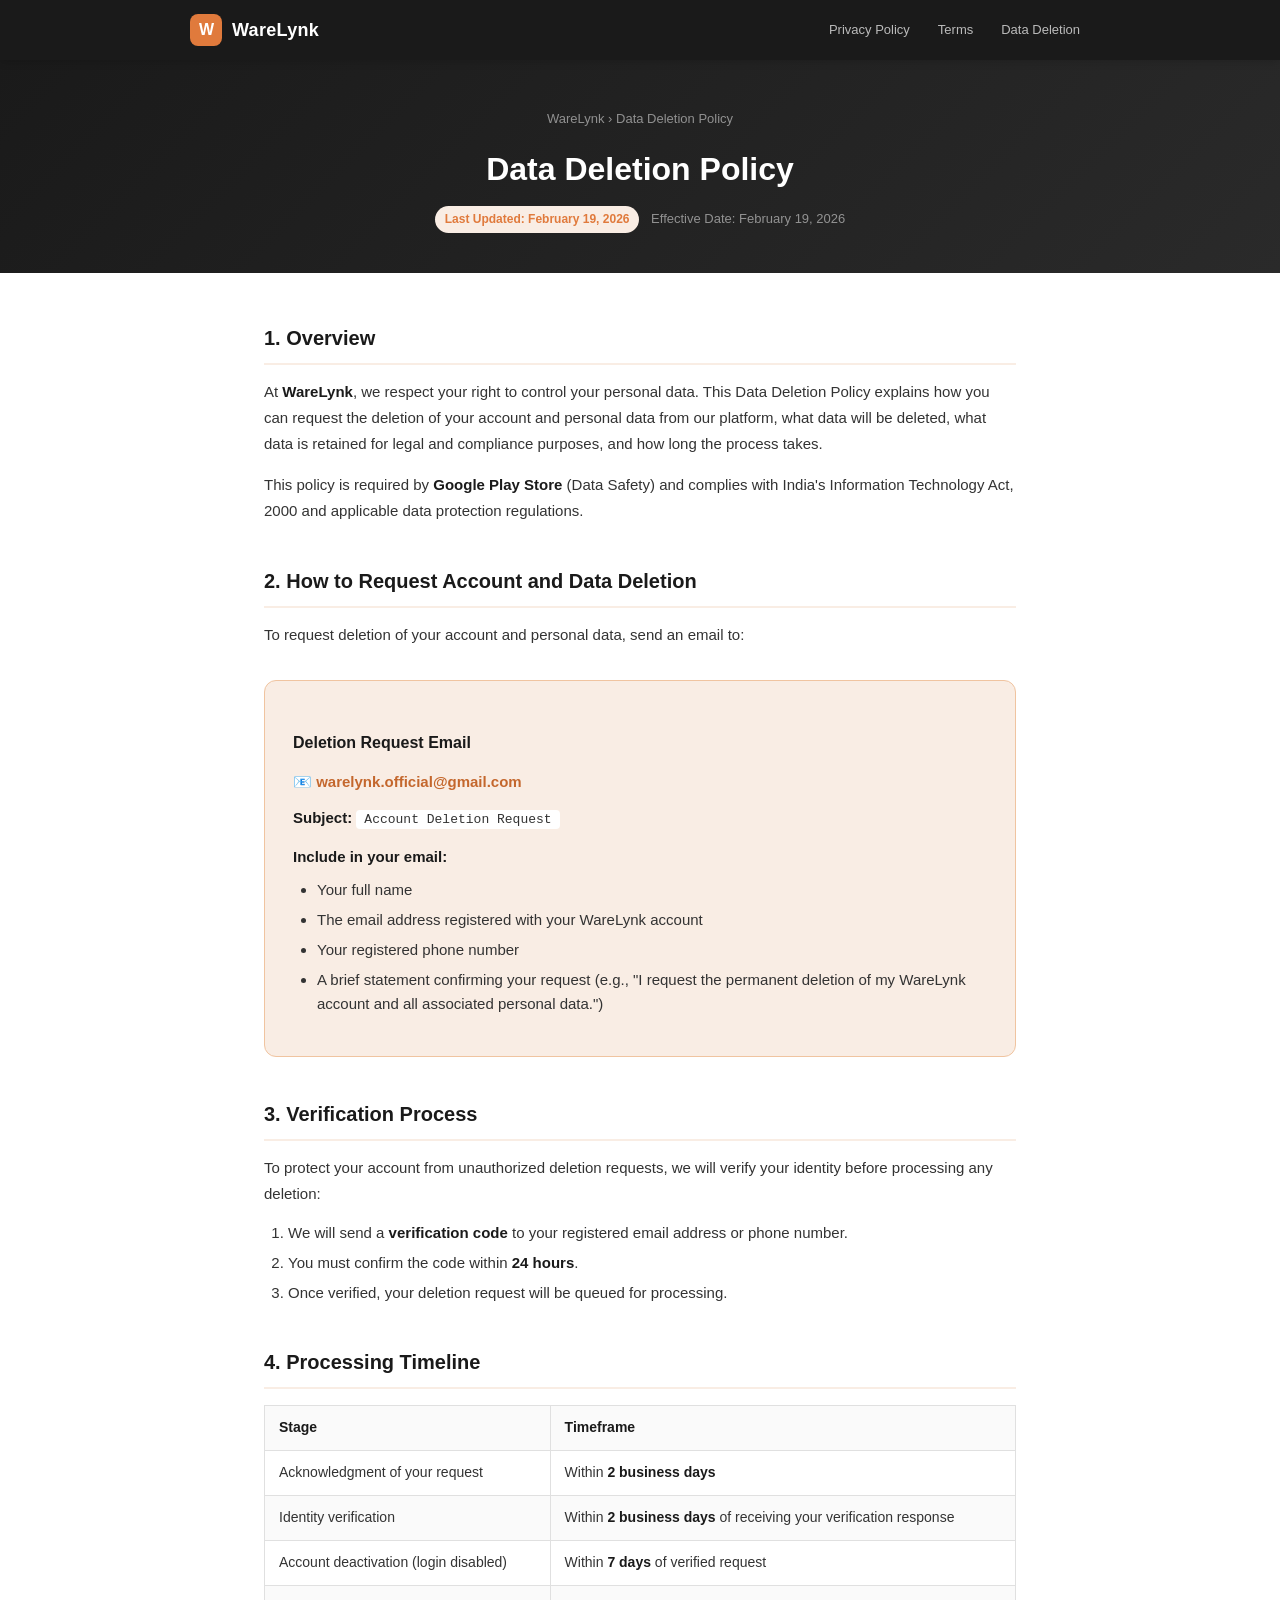
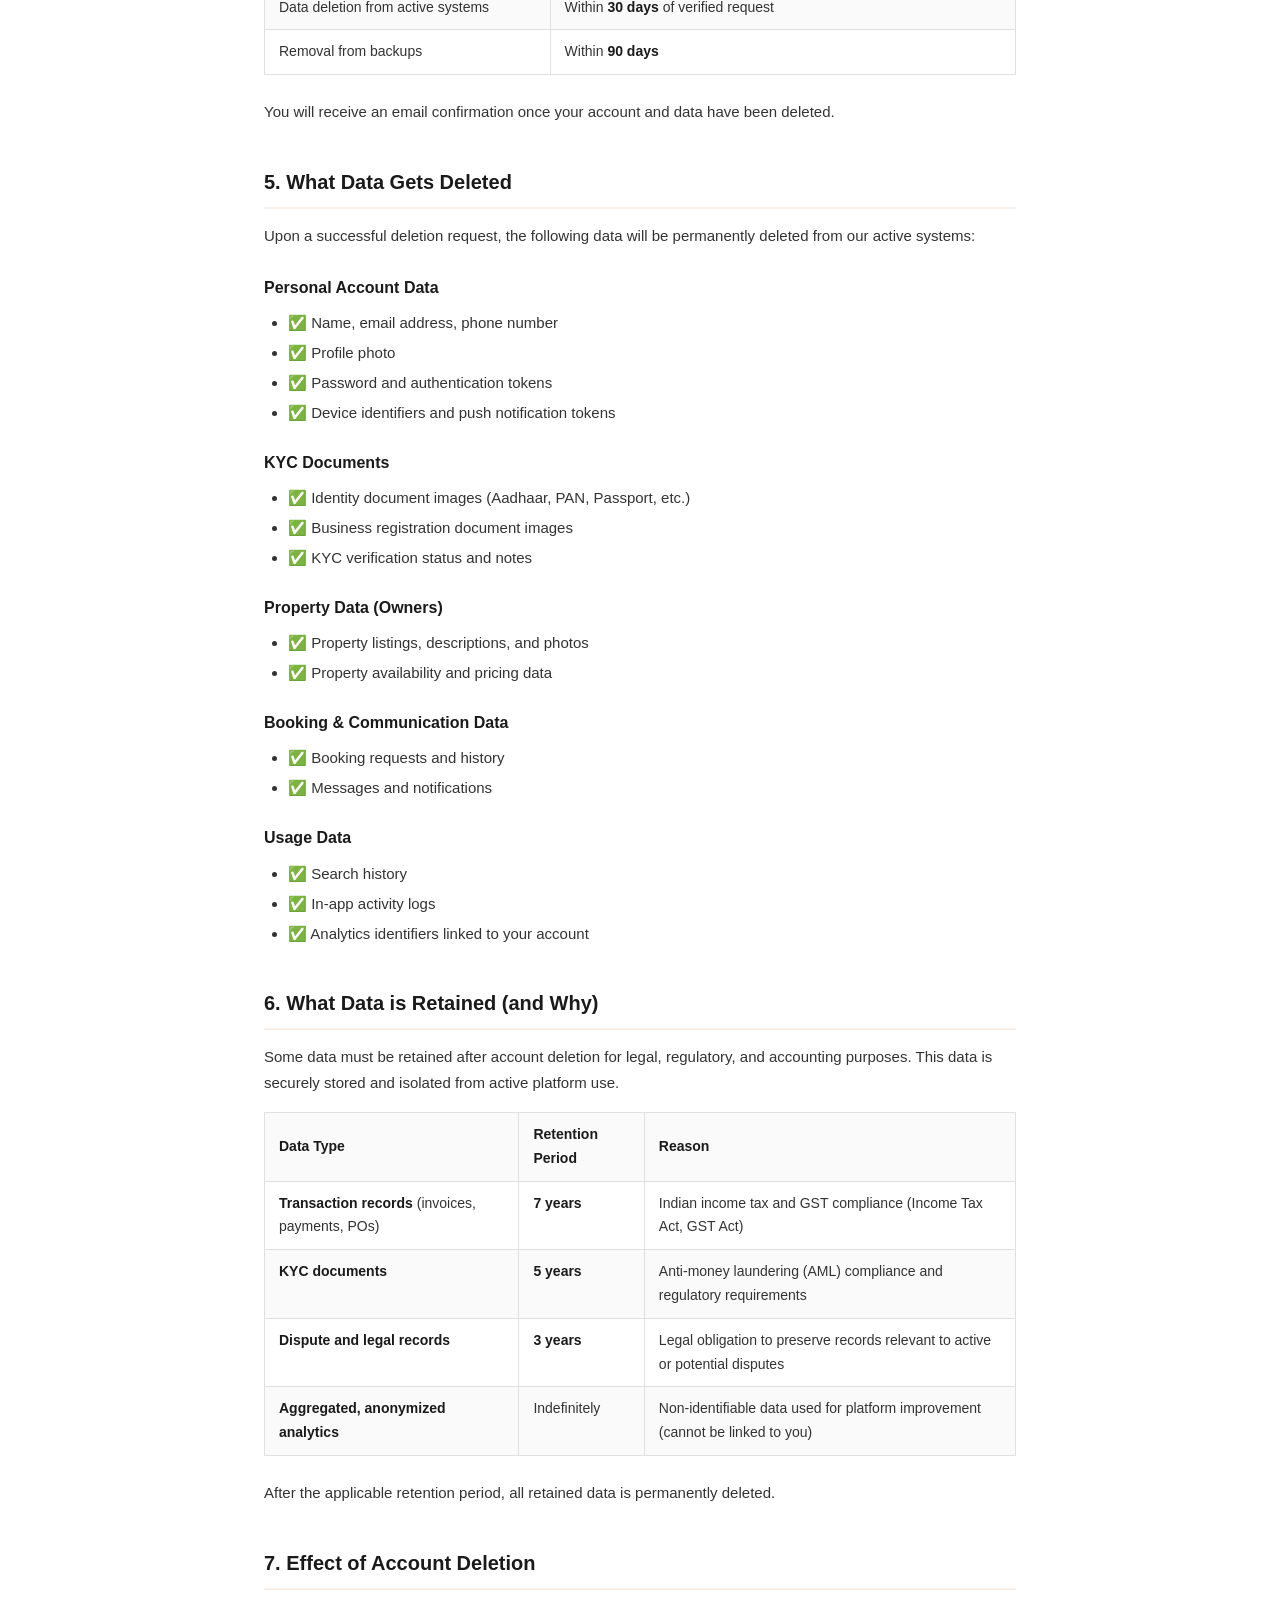
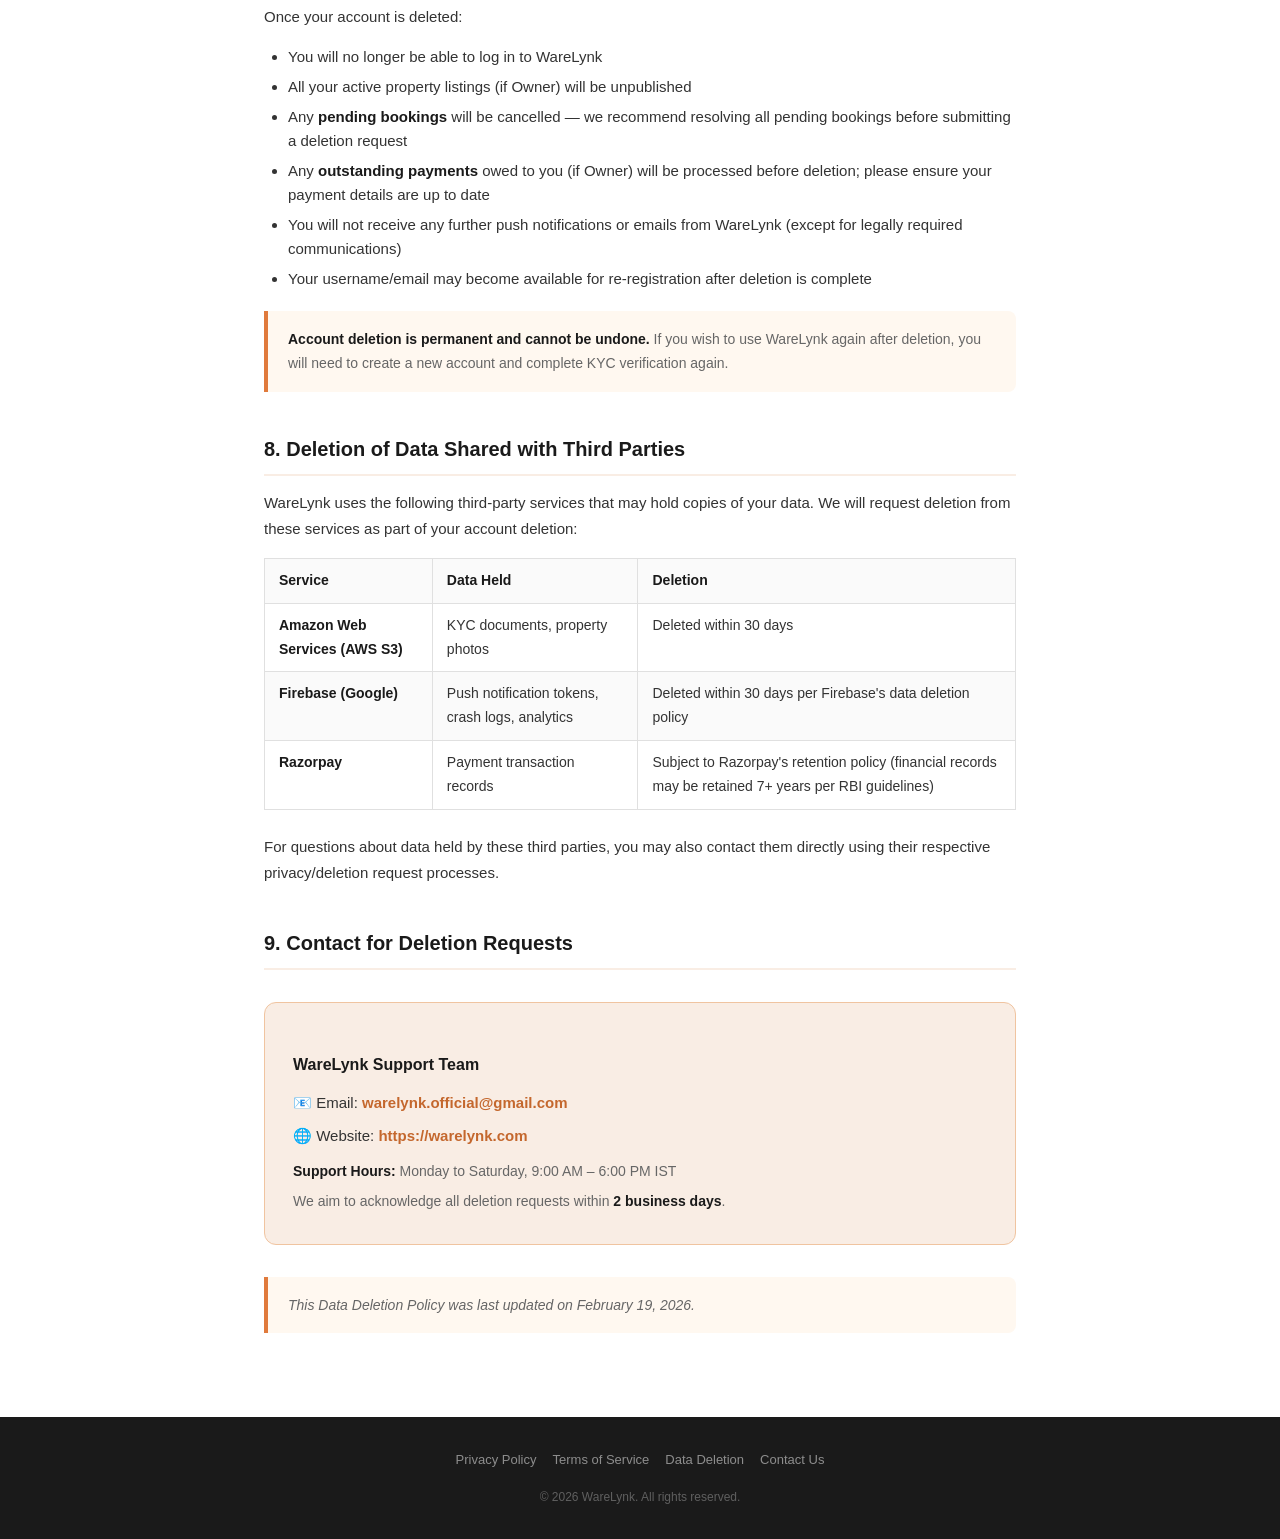
==== data-deletion.html @ 1dd10e1e "Initial privacy, deletion and terms and condition html commit" ====
<!DOCTYPE html>
<html lang="en">
<head>
  <meta charset="UTF-8" />
  <meta name="viewport" content="width=device-width, initial-scale=1.0" />
  <title>Data Deletion Policy — WareLynk</title>
  <meta name="description" content="WareLynk Data Deletion Policy — how to request deletion of your account and personal data." />
  <link rel="stylesheet" href="style.css" />
</head>
<body>

  <!-- Header -->
  <header>
    <div class="header-inner">
      <a href="index.html" class="logo">
        <div class="logo-icon">W</div>
        <span class="logo-name">WareLynk</span>
      </a>
      <nav>
        <a href="privacy-policy.html">Privacy Policy</a>
        <a href="terms-of-service.html">Terms</a>
        <a href="data-deletion.html">Data Deletion</a>
      </nav>
    </div>
  </header>

  <!-- Page Hero -->
  <div class="page-hero">
    <p class="breadcrumb"><a href="index.html">WareLynk</a> &rsaquo; Data Deletion Policy</p>
    <h1>Data Deletion Policy</h1>
    <p class="meta">
      <span>Last Updated: February 19, 2026</span>
      Effective Date: February 19, 2026
    </p>
  </div>

  <!-- Content -->
  <div class="legal-content">

    <h2>1. Overview</h2>
    <p>At <strong>WareLynk</strong>, we respect your right to control your personal data. This Data Deletion Policy explains how you can request the deletion of your account and personal data from our platform, what data will be deleted, what data is retained for legal and compliance purposes, and how long the process takes.</p>
    <p>This policy is required by <strong>Google Play Store</strong> (Data Safety) and complies with India's Information Technology Act, 2000 and applicable data protection regulations.</p>

    <h2>2. How to Request Account and Data Deletion</h2>
    <p>To request deletion of your account and personal data, send an email to:</p>

    <div class="contact-box">
      <h3>Deletion Request Email</h3>
      <p>📧 <a href="mailto:warelynk.official@gmail.com?subject=Account%20Deletion%20Request">warelynk.official@gmail.com</a></p>
      <p style="margin-top:10px;"><strong>Subject:</strong> <code style="background:#fff; padding:2px 8px; border-radius:4px; font-size:13px;">Account Deletion Request</code></p>
      <p style="margin-top:12px;"><strong>Include in your email:</strong></p>
      <ul style="margin-top:8px;">
        <li>Your full name</li>
        <li>The email address registered with your WareLynk account</li>
        <li>Your registered phone number</li>
        <li>A brief statement confirming your request (e.g., "I request the permanent deletion of my WareLynk account and all associated personal data.")</li>
      </ul>
    </div>

    <h2>3. Verification Process</h2>
    <p>To protect your account from unauthorized deletion requests, we will verify your identity before processing any deletion:</p>
    <ol>
      <li>We will send a <strong>verification code</strong> to your registered email address or phone number.</li>
      <li>You must confirm the code within <strong>24 hours</strong>.</li>
      <li>Once verified, your deletion request will be queued for processing.</li>
    </ol>

    <h2>4. Processing Timeline</h2>
    <table>
      <thead>
        <tr>
          <th>Stage</th>
          <th>Timeframe</th>
        </tr>
      </thead>
      <tbody>
        <tr>
          <td>Acknowledgment of your request</td>
          <td>Within <strong>2 business days</strong></td>
        </tr>
        <tr>
          <td>Identity verification</td>
          <td>Within <strong>2 business days</strong> of receiving your verification response</td>
        </tr>
        <tr>
          <td>Account deactivation (login disabled)</td>
          <td>Within <strong>7 days</strong> of verified request</td>
        </tr>
        <tr>
          <td>Data deletion from active systems</td>
          <td>Within <strong>30 days</strong> of verified request</td>
        </tr>
        <tr>
          <td>Removal from backups</td>
          <td>Within <strong>90 days</strong></td>
        </tr>
      </tbody>
    </table>
    <p>You will receive an email confirmation once your account and data have been deleted.</p>

    <h2>5. What Data Gets Deleted</h2>
    <p>Upon a successful deletion request, the following data will be permanently deleted from our active systems:</p>

    <h3>Personal Account Data</h3>
    <ul>
      <li>✅ Name, email address, phone number</li>
      <li>✅ Profile photo</li>
      <li>✅ Password and authentication tokens</li>
      <li>✅ Device identifiers and push notification tokens</li>
    </ul>

    <h3>KYC Documents</h3>
    <ul>
      <li>✅ Identity document images (Aadhaar, PAN, Passport, etc.)</li>
      <li>✅ Business registration document images</li>
      <li>✅ KYC verification status and notes</li>
    </ul>

    <h3>Property Data (Owners)</h3>
    <ul>
      <li>✅ Property listings, descriptions, and photos</li>
      <li>✅ Property availability and pricing data</li>
    </ul>

    <h3>Booking &amp; Communication Data</h3>
    <ul>
      <li>✅ Booking requests and history</li>
      <li>✅ Messages and notifications</li>
    </ul>

    <h3>Usage Data</h3>
    <ul>
      <li>✅ Search history</li>
      <li>✅ In-app activity logs</li>
      <li>✅ Analytics identifiers linked to your account</li>
    </ul>

    <h2>6. What Data is Retained (and Why)</h2>
    <p>Some data must be retained after account deletion for legal, regulatory, and accounting purposes. This data is securely stored and isolated from active platform use.</p>

    <table>
      <thead>
        <tr>
          <th>Data Type</th>
          <th>Retention Period</th>
          <th>Reason</th>
        </tr>
      </thead>
      <tbody>
        <tr>
          <td><strong>Transaction records</strong> (invoices, payments, POs)</td>
          <td><strong>7 years</strong></td>
          <td>Indian income tax and GST compliance (Income Tax Act, GST Act)</td>
        </tr>
        <tr>
          <td><strong>KYC documents</strong></td>
          <td><strong>5 years</strong></td>
          <td>Anti-money laundering (AML) compliance and regulatory requirements</td>
        </tr>
        <tr>
          <td><strong>Dispute and legal records</strong></td>
          <td><strong>3 years</strong></td>
          <td>Legal obligation to preserve records relevant to active or potential disputes</td>
        </tr>
        <tr>
          <td><strong>Aggregated, anonymized analytics</strong></td>
          <td>Indefinitely</td>
          <td>Non-identifiable data used for platform improvement (cannot be linked to you)</td>
        </tr>
      </tbody>
    </table>
    <p>After the applicable retention period, all retained data is permanently deleted.</p>

    <h2>7. Effect of Account Deletion</h2>
    <p>Once your account is deleted:</p>
    <ul>
      <li>You will no longer be able to log in to WareLynk</li>
      <li>All your active property listings (if Owner) will be unpublished</li>
      <li>Any <strong>pending bookings</strong> will be cancelled — we recommend resolving all pending bookings before submitting a deletion request</li>
      <li>Any <strong>outstanding payments</strong> owed to you (if Owner) will be processed before deletion; please ensure your payment details are up to date</li>
      <li>You will not receive any further push notifications or emails from WareLynk (except for legally required communications)</li>
      <li>Your username/email may become available for re-registration after deletion is complete</li>
    </ul>
    <div class="notice-box">
      <p><strong>Account deletion is permanent and cannot be undone.</strong> If you wish to use WareLynk again after deletion, you will need to create a new account and complete KYC verification again.</p>
    </div>

    <h2>8. Deletion of Data Shared with Third Parties</h2>
    <p>WareLynk uses the following third-party services that may hold copies of your data. We will request deletion from these services as part of your account deletion:</p>

    <table>
      <thead>
        <tr>
          <th>Service</th>
          <th>Data Held</th>
          <th>Deletion</th>
        </tr>
      </thead>
      <tbody>
        <tr>
          <td><strong>Amazon Web Services (AWS S3)</strong></td>
          <td>KYC documents, property photos</td>
          <td>Deleted within 30 days</td>
        </tr>
        <tr>
          <td><strong>Firebase (Google)</strong></td>
          <td>Push notification tokens, crash logs, analytics</td>
          <td>Deleted within 30 days per Firebase's data deletion policy</td>
        </tr>
        <tr>
          <td><strong>Razorpay</strong></td>
          <td>Payment transaction records</td>
          <td>Subject to Razorpay's retention policy (financial records may be retained 7+ years per RBI guidelines)</td>
        </tr>
      </tbody>
    </table>
    <p>For questions about data held by these third parties, you may also contact them directly using their respective privacy/deletion request processes.</p>

    <h2>9. Contact for Deletion Requests</h2>
    <div class="contact-box">
      <h3>WareLynk Support Team</h3>
      <p>📧 Email: <a href="mailto:warelynk.official@gmail.com">warelynk.official@gmail.com</a></p>
      <p>🌐 Website: <a href="https://warelynk.com">https://warelynk.com</a></p>
      <p style="margin-top:10px; font-size:14px; color:#666;"><strong>Support Hours:</strong> Monday to Saturday, 9:00 AM – 6:00 PM IST</p>
      <p style="font-size:14px; color:#666;">We aim to acknowledge all deletion requests within <strong>2 business days</strong>.</p>
    </div>

    <div class="notice-box" style="margin-top:32px;">
      <p><em>This Data Deletion Policy was last updated on February 19, 2026.</em></p>
    </div>

  </div>

  <!-- Footer -->
  <footer>
    <div class="footer-inner">
      <div class="footer-links">
        <a href="privacy-policy.html">Privacy Policy</a>
        <a href="terms-of-service.html">Terms of Service</a>
        <a href="data-deletion.html">Data Deletion</a>
        <a href="mailto:warelynk.official@gmail.com">Contact Us</a>
      </div>
      <p class="footer-copy">&copy; 2026 WareLynk. All rights reserved.</p>
    </div>
  </footer>

</body>
</html>
---- style.css ----
/* WareLynk Website — Shared Styles */

:root {
  --orange: #E07A3C;
  --orange-dark: #c4672d;
  --orange-light: #f9ede4;
  --cream: #F5F0E8;
  --dark: #1a1a1a;
  --text: #333333;
  --text-muted: #666666;
  --border: #e0e0e0;
  --bg: #ffffff;
  --bg-alt: #fafafa;
}

* {
  margin: 0;
  padding: 0;
  box-sizing: border-box;
}

html {
  scroll-behavior: smooth;
}

body {
  font-family: -apple-system, BlinkMacSystemFont, "Segoe UI", Roboto, "Helvetica Neue", Arial, sans-serif;
  color: var(--text);
  background: var(--bg);
  font-size: 16px;
  line-height: 1.7;
}

/* ─── Header ─────────────────────────────────────────── */

header {
  background: var(--dark);
  padding: 0 24px;
  position: sticky;
  top: 0;
  z-index: 100;
  box-shadow: 0 2px 8px rgba(0,0,0,0.15);
}

.header-inner {
  max-width: 900px;
  margin: 0 auto;
  display: flex;
  align-items: center;
  justify-content: space-between;
  height: 60px;
}

.logo {
  display: flex;
  align-items: center;
  gap: 10px;
  text-decoration: none;
}

.logo-icon {
  width: 32px;
  height: 32px;
  background: var(--orange);
  border-radius: 8px;
  display: flex;
  align-items: center;
  justify-content: center;
  font-size: 16px;
  font-weight: 800;
  color: white;
  letter-spacing: -1px;
}

.logo-name {
  font-size: 18px;
  font-weight: 700;
  color: white;
  letter-spacing: 0.3px;
}

nav {
  display: flex;
  gap: 8px;
}

nav a {
  color: rgba(255,255,255,0.7);
  text-decoration: none;
  font-size: 13px;
  padding: 6px 10px;
  border-radius: 6px;
  transition: all 0.2s;
}

nav a:hover {
  color: white;
  background: rgba(255,255,255,0.1);
}

/* ─── Hero (index only) ───────────────────────────────── */

.hero {
  background: linear-gradient(135deg, var(--dark) 0%, #2a2a2a 100%);
  color: white;
  padding: 80px 24px;
  text-align: center;
}

.hero-badge {
  display: inline-block;
  background: var(--orange);
  color: white;
  font-size: 12px;
  font-weight: 600;
  padding: 4px 12px;
  border-radius: 20px;
  letter-spacing: 0.5px;
  text-transform: uppercase;
  margin-bottom: 20px;
}

.hero h1 {
  font-size: 42px;
  font-weight: 800;
  line-height: 1.15;
  margin-bottom: 16px;
  letter-spacing: -0.5px;
}

.hero h1 span {
  color: var(--orange);
}

.hero p {
  font-size: 18px;
  color: rgba(255,255,255,0.7);
  max-width: 500px;
  margin: 0 auto 32px;
}

.app-badge {
  display: inline-flex;
  align-items: center;
  gap: 10px;
  background: rgba(255,255,255,0.1);
  border: 1px solid rgba(255,255,255,0.2);
  padding: 12px 20px;
  border-radius: 12px;
  color: white;
  text-decoration: none;
  font-size: 14px;
  font-weight: 500;
  transition: all 0.2s;
}

.app-badge:hover {
  background: rgba(255,255,255,0.15);
}

/* ─── Features (index only) ──────────────────────────── */

.features {
  padding: 64px 24px;
  background: var(--bg-alt);
}

.section-title {
  text-align: center;
  font-size: 28px;
  font-weight: 700;
  color: var(--dark);
  margin-bottom: 8px;
}

.section-subtitle {
  text-align: center;
  color: var(--text-muted);
  margin-bottom: 40px;
  font-size: 16px;
}

.features-grid {
  max-width: 900px;
  margin: 0 auto;
  display: grid;
  grid-template-columns: repeat(auto-fit, minmax(240px, 1fr));
  gap: 24px;
}

.feature-card {
  background: white;
  padding: 28px;
  border-radius: 16px;
  border: 1px solid var(--border);
  text-align: center;
}

.feature-icon {
  font-size: 36px;
  margin-bottom: 16px;
}

.feature-card h3 {
  font-size: 17px;
  font-weight: 600;
  color: var(--dark);
  margin-bottom: 8px;
}

.feature-card p {
  font-size: 14px;
  color: var(--text-muted);
  line-height: 1.6;
}

/* ─── Legal Links Section (index only) ───────────────── */

.legal-links {
  padding: 48px 24px;
  background: var(--cream);
}

.legal-links-inner {
  max-width: 700px;
  margin: 0 auto;
  text-align: center;
}

.legal-links h2 {
  font-size: 22px;
  font-weight: 700;
  color: var(--dark);
  margin-bottom: 8px;
}

.legal-links p {
  color: var(--text-muted);
  margin-bottom: 28px;
  font-size: 15px;
}

.legal-links-grid {
  display: flex;
  flex-wrap: wrap;
  gap: 12px;
  justify-content: center;
}

.legal-link-btn {
  display: inline-flex;
  align-items: center;
  gap: 8px;
  background: white;
  border: 1px solid var(--border);
  color: var(--dark);
  text-decoration: none;
  padding: 12px 20px;
  border-radius: 10px;
  font-size: 14px;
  font-weight: 500;
  transition: all 0.2s;
}

.legal-link-btn:hover {
  border-color: var(--orange);
  color: var(--orange);
  box-shadow: 0 2px 8px rgba(224, 122, 60, 0.15);
}

/* ─── Legal Page ──────────────────────────────────────── */

.page-hero {
  background: linear-gradient(135deg, var(--dark) 0%, #2a2a2a 100%);
  padding: 48px 24px 40px;
  text-align: center;
}

.page-hero .breadcrumb {
  font-size: 13px;
  color: rgba(255,255,255,0.5);
  margin-bottom: 12px;
}

.page-hero .breadcrumb a {
  color: rgba(255,255,255,0.5);
  text-decoration: none;
}

.page-hero .breadcrumb a:hover {
  color: var(--orange);
}

.page-hero h1 {
  font-size: 32px;
  font-weight: 800;
  color: white;
  margin-bottom: 10px;
}

.page-hero .meta {
  font-size: 13px;
  color: rgba(255,255,255,0.5);
}

.page-hero .meta span {
  display: inline-block;
  background: var(--orange-light);
  color: var(--orange);
  padding: 3px 10px;
  border-radius: 20px;
  font-weight: 600;
  font-size: 12px;
  margin-right: 8px;
}

/* ─── Legal Content ───────────────────────────────────── */

.legal-content {
  max-width: 800px;
  margin: 0 auto;
  padding: 48px 24px 64px;
}

.legal-content h2 {
  font-size: 20px;
  font-weight: 700;
  color: var(--dark);
  margin: 40px 0 14px;
  padding-bottom: 8px;
  border-bottom: 2px solid var(--orange-light);
}

.legal-content h2:first-child {
  margin-top: 0;
}

.legal-content h3 {
  font-size: 16px;
  font-weight: 600;
  color: var(--dark);
  margin: 24px 0 10px;
}

.legal-content p {
  margin-bottom: 14px;
  color: var(--text);
  font-size: 15px;
  line-height: 1.75;
}

.legal-content ul, .legal-content ol {
  margin: 10px 0 16px 24px;
}

.legal-content li {
  margin-bottom: 6px;
  font-size: 15px;
  color: var(--text);
  line-height: 1.6;
}

.legal-content strong {
  color: var(--dark);
  font-weight: 600;
}

.legal-content a {
  color: var(--orange);
  text-decoration: none;
}

.legal-content a:hover {
  text-decoration: underline;
}

/* Table */
.legal-content table {
  width: 100%;
  border-collapse: collapse;
  margin: 16px 0 24px;
  font-size: 14px;
}

.legal-content th {
  background: var(--bg-alt);
  padding: 10px 14px;
  text-align: left;
  font-weight: 600;
  color: var(--dark);
  border: 1px solid var(--border);
}

.legal-content td {
  padding: 10px 14px;
  border: 1px solid var(--border);
  color: var(--text);
  vertical-align: top;
}

.legal-content tr:nth-child(even) td {
  background: var(--bg-alt);
}

/* Contact box */
.contact-box {
  background: var(--orange-light);
  border: 1px solid #f0c4a0;
  border-radius: 12px;
  padding: 24px 28px;
  margin-top: 32px;
}

.contact-box h3 {
  font-size: 16px;
  font-weight: 700;
  color: var(--dark);
  margin-bottom: 12px !important;
}

.contact-box p {
  font-size: 15px;
  margin-bottom: 6px !important;
}

.contact-box a {
  color: var(--orange-dark);
  font-weight: 600;
}

/* Notice box */
.notice-box {
  background: #fff8f0;
  border-left: 4px solid var(--orange);
  padding: 16px 20px;
  border-radius: 0 8px 8px 0;
  margin: 20px 0;
}

.notice-box p {
  margin: 0 !important;
  font-size: 14px;
  color: var(--text-muted);
}

/* ─── Footer ──────────────────────────────────────────── */

footer {
  background: var(--dark);
  color: rgba(255,255,255,0.6);
  padding: 32px 24px;
  text-align: center;
}

.footer-inner {
  max-width: 900px;
  margin: 0 auto;
}

.footer-links {
  display: flex;
  flex-wrap: wrap;
  justify-content: center;
  gap: 6px 16px;
  margin-bottom: 16px;
}

.footer-links a {
  color: rgba(255,255,255,0.5);
  text-decoration: none;
  font-size: 13px;
  transition: color 0.2s;
}

.footer-links a:hover {
  color: var(--orange);
}

.footer-copy {
  font-size: 12px;
  color: rgba(255,255,255,0.3);
}

/* ─── Responsive ──────────────────────────────────────── */

@media (max-width: 600px) {
  .hero h1 { font-size: 28px; }
  .hero p { font-size: 16px; }
  nav { display: none; }
  .page-hero h1 { font-size: 24px; }
  .legal-content { padding: 32px 16px 48px; }
  .legal-content h2 { font-size: 18px; }
}
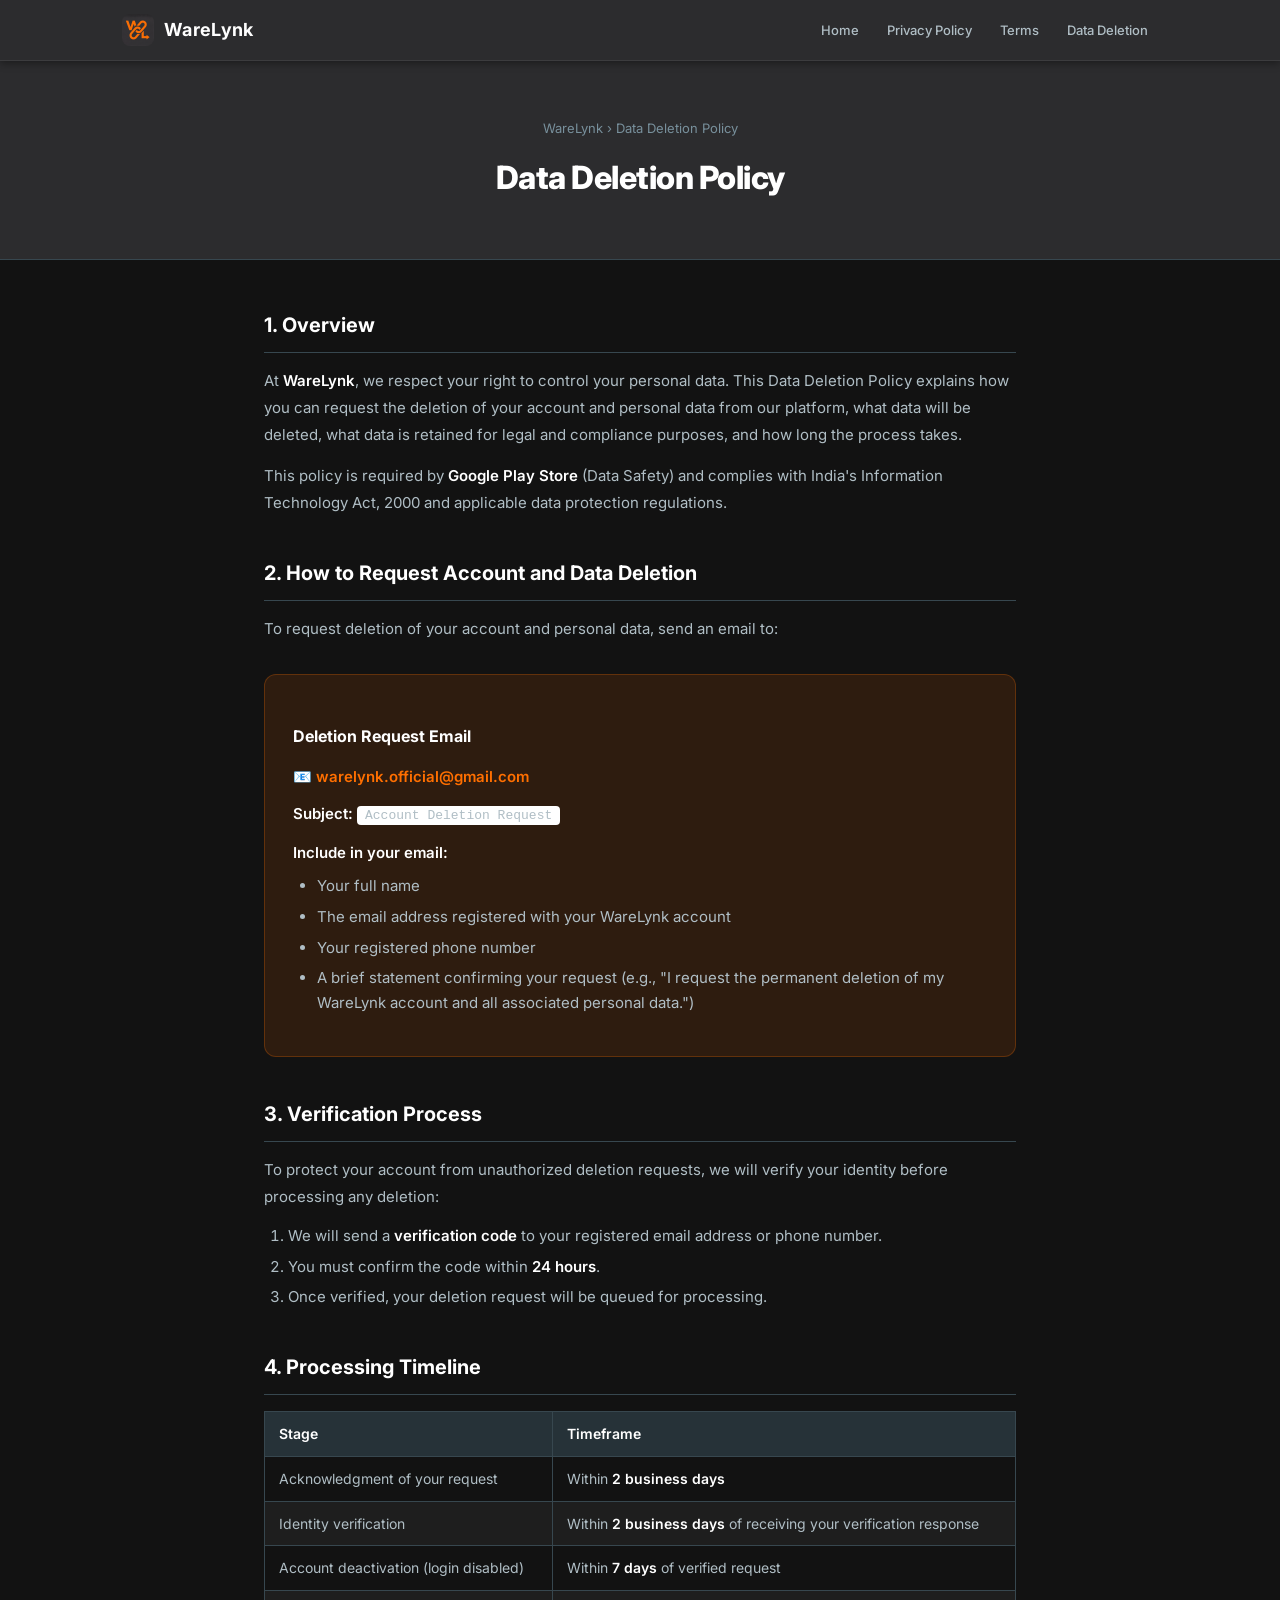
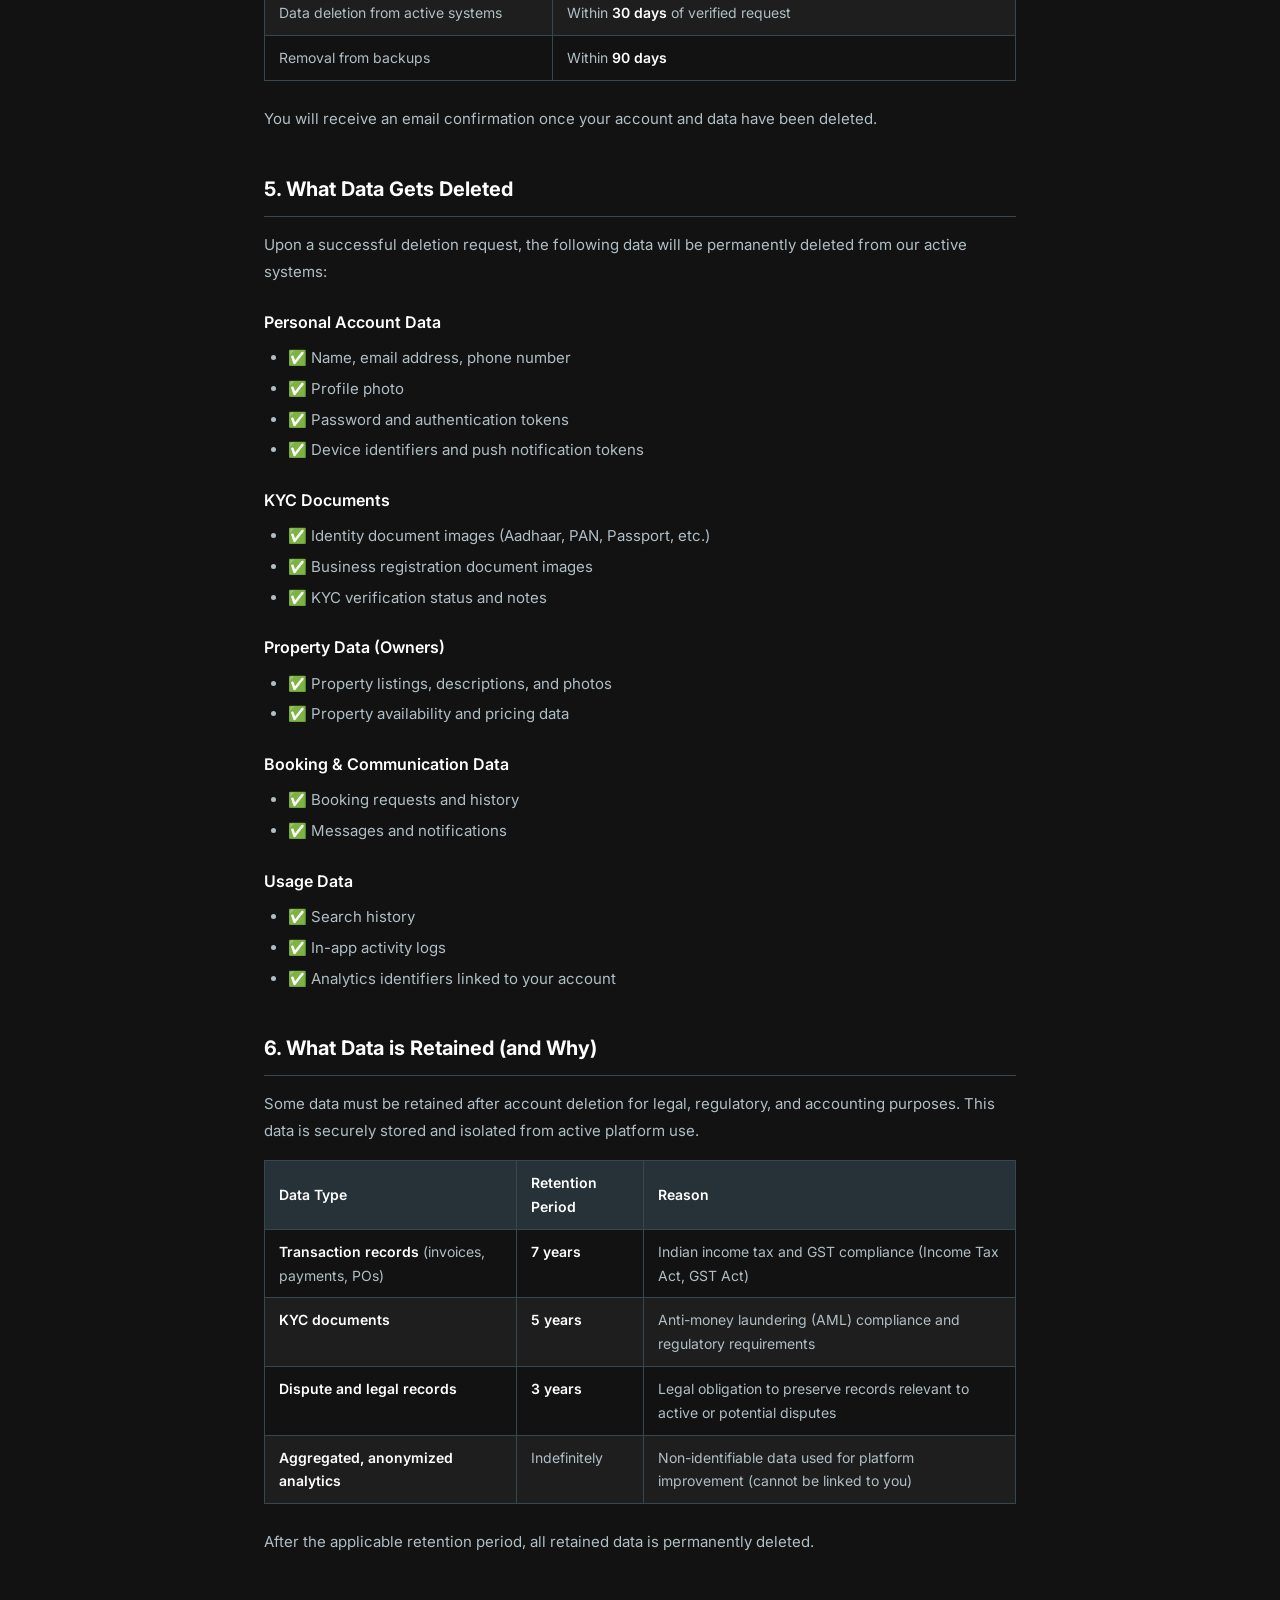
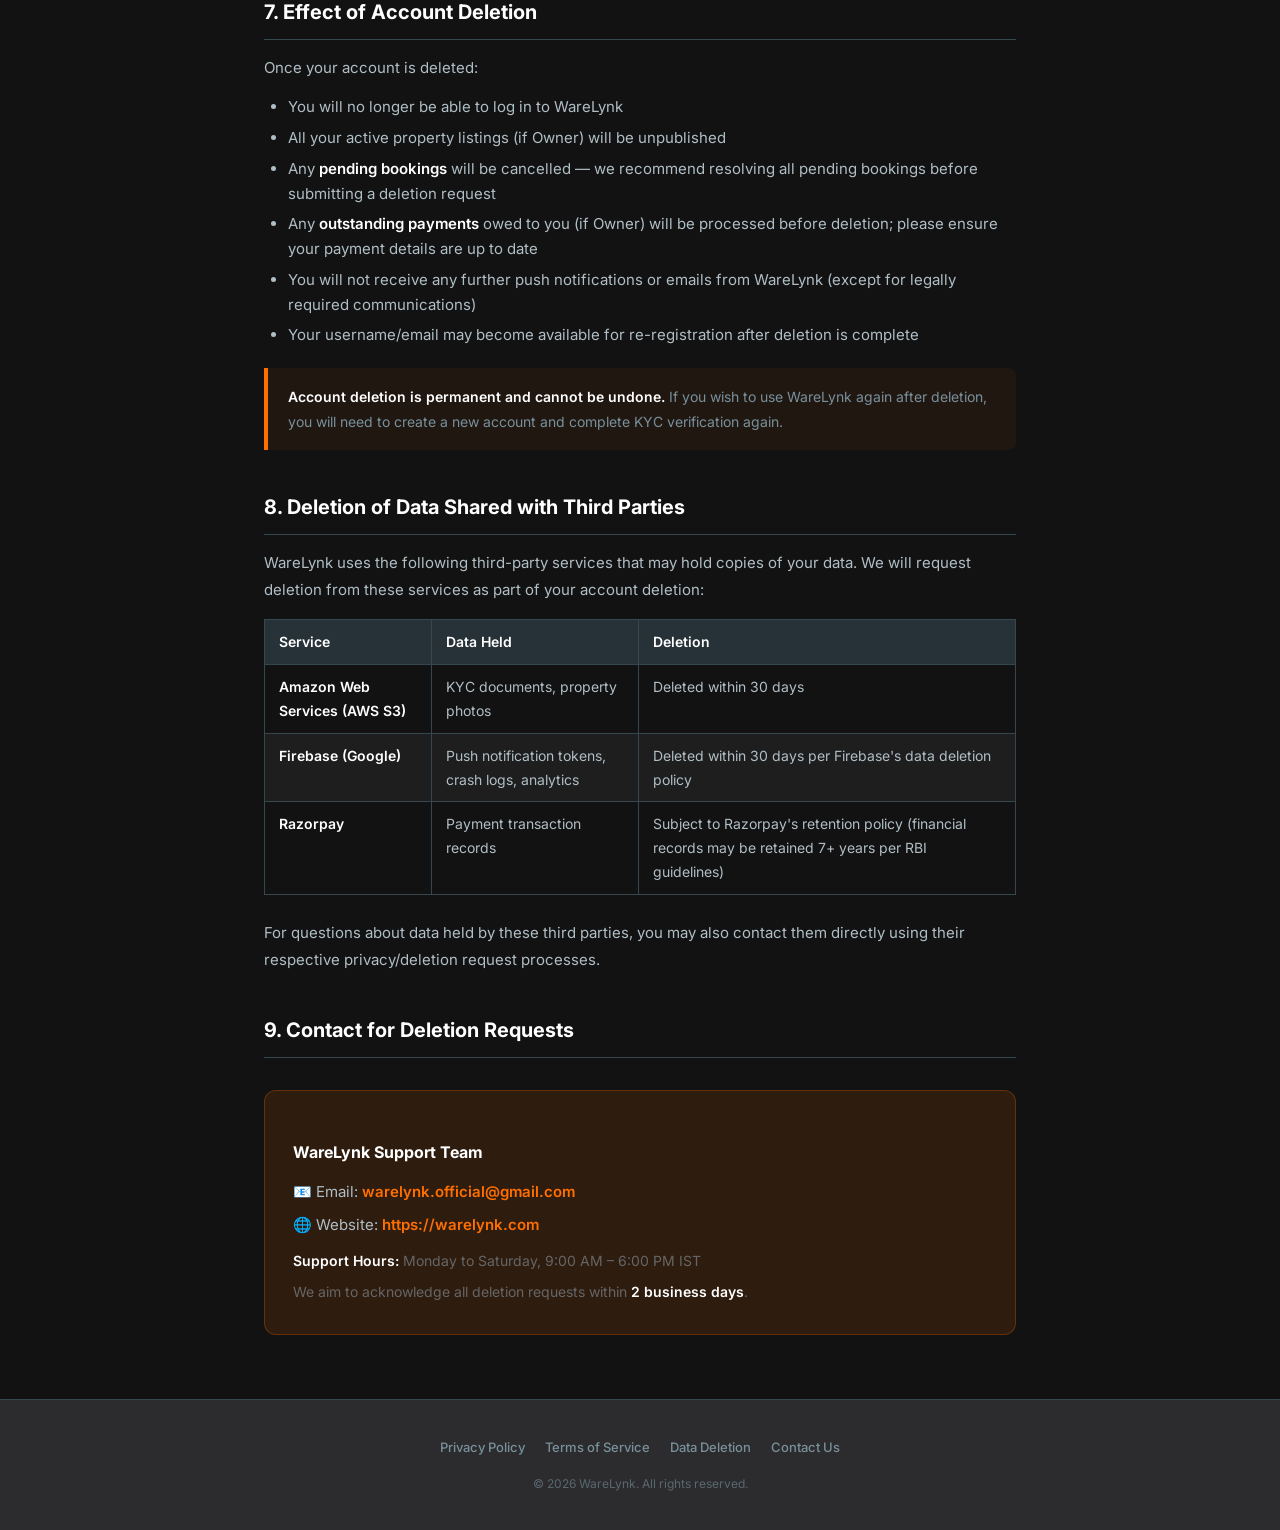
==== commit a08b42bb: "Redesign landing page with dark theme, new sections and responsive layout - Match app theme: dark ba" ====
--- a/data-deletion.html
+++ b/data-deletion.html
@@ -5,6 +5,22 @@
   <meta name="viewport" content="width=device-width, initial-scale=1.0" />
   <title>Data Deletion Policy — WareLynk</title>
   <meta name="description" content="WareLynk Data Deletion Policy — how to request deletion of your account and personal data." />
+
+  <!-- Favicon -->
+  <link rel="icon" type="image/png" href="icon.png" />
+  <link rel="apple-touch-icon" href="icon.png" />
+
+  <!-- Open Graph -->
+  <meta property="og:type" content="website" />
+  <meta property="og:url" content="https://warelynk.com/data-deletion.html" />
+  <meta property="og:title" content="Data Deletion Policy — WareLynk" />
+  <meta property="og:description" content="WareLynk Data Deletion Policy — how to request deletion of your account and personal data." />
+  <meta property="og:image" content="https://warelynk.com/icon.png" />
+  <meta property="og:site_name" content="WareLynk" />
+
+  <link rel="preconnect" href="https://fonts.googleapis.com" />
+  <link rel="preconnect" href="https://fonts.gstatic.com" crossorigin />
+  <link href="https://fonts.googleapis.com/css2?family=Inter:wght@400;500;600;700;800&display=swap" rel="stylesheet" />
   <link rel="stylesheet" href="style.css" />
 </head>
 <body>
@@ -13,14 +29,18 @@
   <header>
     <div class="header-inner">
       <a href="index.html" class="logo">
-        <div class="logo-icon">W</div>
+        <img src="icon.png" alt="WareLynk" class="logo-icon-img" />
         <span class="logo-name">WareLynk</span>
       </a>
-      <nav>
+      <nav id="main-nav">
+        <a href="index.html">Home</a>
         <a href="privacy-policy.html">Privacy Policy</a>
         <a href="terms-of-service.html">Terms</a>
         <a href="data-deletion.html">Data Deletion</a>
       </nav>
+      <button class="nav-toggle" id="nav-toggle" aria-label="Open menu">
+        <span></span><span></span><span></span>
+      </button>
     </div>
   </header>
 
@@ -28,10 +48,6 @@
   <div class="page-hero">
     <p class="breadcrumb"><a href="index.html">WareLynk</a> &rsaquo; Data Deletion Policy</p>
     <h1>Data Deletion Policy</h1>
-    <p class="meta">
-      <span>Last Updated: February 19, 2026</span>
-      Effective Date: February 19, 2026
-    </p>
   </div>
 
   <!-- Content -->
@@ -225,9 +241,6 @@
       <p style="font-size:14px; color:#666;">We aim to acknowledge all deletion requests within <strong>2 business days</strong>.</p>
     </div>
 
-    <div class="notice-box" style="margin-top:32px;">
-      <p><em>This Data Deletion Policy was last updated on February 19, 2026.</em></p>
-    </div>
 
   </div>
 
@@ -244,5 +257,13 @@
     </div>
   </footer>
 
+  <script>
+    var t = document.getElementById("nav-toggle");
+    var n = document.getElementById("main-nav");
+    t.addEventListener("click", function() {
+      n.classList.toggle("nav-open");
+      t.classList.toggle("open");
+    });
+  </script>
 </body>
 </html>
--- a/style.css
+++ b/style.css
@@ -1,16 +1,26 @@
 /* WareLynk Website — Shared Styles */
+/* Theme: Dark background (#121212) + Orange accent (#ff6f00) — matches the app */
+
+@import url('https://fonts.googleapis.com/css2?family=Inter:wght@400;500;600;700;800&display=swap');
 
 :root {
-  --orange: #E07A3C;
-  --orange-dark: #c4672d;
-  --orange-light: #f9ede4;
-  --cream: #F5F0E8;
-  --dark: #1a1a1a;
-  --text: #333333;
-  --text-muted: #666666;
-  --border: #e0e0e0;
-  --bg: #ffffff;
-  --bg-alt: #fafafa;
+  --orange: #ff6f00;
+  --orange-dark: #e65100;
+  --orange-light: rgba(255, 111, 0, 0.12);
+  --dark: #2C2C2E;
+  --bg: #121212;
+  --bg-alt: #1e1e1e;
+  --surface: #263238;
+  --surface-light: #37474f;
+  --text: #ffffff;
+  --text-secondary: #b0bec5;
+  --text-muted: #78909c;
+  --border: #37474f;
+  --border-light: #455a64;
+
+  /* Single source of truth for all content widths */
+  --content-max: 1100px;
+  --section-pad-x: 40px;
 }
 
 * {
@@ -24,7 +34,7 @@
 }
 
 body {
-  font-family: -apple-system, BlinkMacSystemFont, "Segoe UI", Roboto, "Helvetica Neue", Arial, sans-serif;
+  font-family: 'Inter', -apple-system, BlinkMacSystemFont, "Segoe UI", Roboto, sans-serif;
   color: var(--text);
   background: var(--bg);
   font-size: 16px;
@@ -35,16 +45,19 @@
 
 header {
   background: var(--dark);
-  padding: 0 24px;
+  padding: 0;
   position: sticky;
   top: 0;
   z-index: 100;
-  box-shadow: 0 2px 8px rgba(0,0,0,0.15);
+  box-shadow: 0 2px 8px rgba(0,0,0,0.4);
+  border-bottom: 1px solid #3C3C3E;
 }
 
 .header-inner {
-  max-width: 900px;
+  max-width: var(--content-max);
+  width: 100%;
   margin: 0 auto;
+  padding: 0 var(--section-pad-x);
   display: flex;
   align-items: center;
   justify-content: space-between;
@@ -58,74 +71,115 @@
   text-decoration: none;
 }
 
-.logo-icon {
+.logo-icon-img {
   width: 32px;
   height: 32px;
-  background: var(--orange);
   border-radius: 8px;
-  display: flex;
-  align-items: center;
-  justify-content: center;
-  font-size: 16px;
-  font-weight: 800;
-  color: white;
-  letter-spacing: -1px;
+  object-fit: cover;
+  display: block;
 }
 
 .logo-name {
   font-size: 18px;
   font-weight: 700;
-  color: white;
+  color: var(--text);
   letter-spacing: 0.3px;
 }
 
+/* Hamburger button — hidden on desktop, shown on mobile */
+.nav-toggle {
+  display: none;
+  flex-direction: column;
+  justify-content: center;
+  gap: 5px;
+  background: none;
+  border: none;
+  cursor: pointer;
+  padding: 4px;
+  width: 36px;
+  height: 36px;
+  flex-shrink: 0;
+}
+
+.nav-toggle span {
+  display: block;
+  width: 22px;
+  height: 2px;
+  background: var(--text-secondary);
+  border-radius: 2px;
+  transition: all 0.25s ease;
+  transform-origin: center;
+}
+
+.nav-toggle.open span:nth-child(1) { transform: translateY(7px) rotate(45deg); }
+.nav-toggle.open span:nth-child(2) { opacity: 0; transform: scaleX(0); }
+.nav-toggle.open span:nth-child(3) { transform: translateY(-7px) rotate(-45deg); }
+
 nav {
   display: flex;
   gap: 8px;
 }
 
 nav a {
-  color: rgba(255,255,255,0.7);
+  color: var(--text-secondary);
   text-decoration: none;
   font-size: 13px;
+  font-weight: 500;
   padding: 6px 10px;
   border-radius: 6px;
   transition: all 0.2s;
 }
 
 nav a:hover {
-  color: white;
-  background: rgba(255,255,255,0.1);
+  color: var(--text);
+  background: rgba(255,255,255,0.08);
 }
 
 /* ─── Hero (index only) ───────────────────────────────── */
 
 .hero {
-  background: linear-gradient(135deg, var(--dark) 0%, #2a2a2a 100%);
-  color: white;
-  padding: 80px 24px;
+  background: linear-gradient(135deg, var(--bg) 0%, #1a1a1a 100%);
+  color: var(--text);
+  padding: 96px 24px;
   text-align: center;
+  border-bottom: 1px solid var(--border);
+  position: relative;
+  overflow: hidden;
+}
+
+.hero::before {
+  content: '';
+  position: absolute;
+  top: -120px;
+  left: 50%;
+  transform: translateX(-50%);
+  width: 600px;
+  height: 600px;
+  background: radial-gradient(circle, rgba(255, 111, 0, 0.08) 0%, transparent 70%);
+  pointer-events: none;
 }
 
 .hero-badge {
   display: inline-block;
-  background: var(--orange);
-  color: white;
+  background: var(--orange-light);
+  color: var(--orange);
   font-size: 12px;
   font-weight: 600;
-  padding: 4px 12px;
+  padding: 4px 14px;
   border-radius: 20px;
   letter-spacing: 0.5px;
   text-transform: uppercase;
+  margin-bottom: 24px;
+  border: 1px solid rgba(255, 111, 0, 0.25);
+}
+
+.hero h1 {
+  font-size: 48px;
+  font-weight: 800;
+  line-height: 1.12;
   margin-bottom: 20px;
-}
-
-.hero h1 {
-  font-size: 42px;
-  font-weight: 800;
-  line-height: 1.15;
-  margin-bottom: 16px;
-  letter-spacing: -0.5px;
+  letter-spacing: -1px;
+  color: var(--text);
 }
 
 .hero h1 span {
@@ -134,66 +188,76 @@
 
 .hero p {
   font-size: 18px;
-  color: rgba(255,255,255,0.7);
+  color: var(--text-secondary);
   max-width: 500px;
-  margin: 0 auto 32px;
+  margin: 0 auto 36px;
+  font-weight: 400;
 }
 
 .app-badge {
   display: inline-flex;
   align-items: center;
   gap: 10px;
-  background: rgba(255,255,255,0.1);
-  border: 1px solid rgba(255,255,255,0.2);
-  padding: 12px 20px;
+  background: var(--orange);
+  padding: 14px 28px;
   border-radius: 12px;
   color: white;
   text-decoration: none;
-  font-size: 14px;
-  font-weight: 500;
+  font-size: 15px;
+  font-weight: 600;
   transition: all 0.2s;
+  box-shadow: 0 4px 20px rgba(255, 111, 0, 0.35);
 }
 
 .app-badge:hover {
-  background: rgba(255,255,255,0.15);
+  background: var(--orange-dark);
+  box-shadow: 0 6px 24px rgba(255, 111, 0, 0.45);
+  transform: translateY(-1px);
 }
 
 /* ─── Features (index only) ──────────────────────────── */
 
 .features {
-  padding: 64px 24px;
+  padding: 80px var(--section-pad-x);
   background: var(--bg-alt);
 }
 
 .section-title {
   text-align: center;
-  font-size: 28px;
+  font-size: 30px;
   font-weight: 700;
-  color: var(--dark);
-  margin-bottom: 8px;
+  color: var(--text);
+  margin-bottom: 10px;
+  letter-spacing: -0.3px;
 }
 
 .section-subtitle {
   text-align: center;
-  color: var(--text-muted);
-  margin-bottom: 40px;
+  color: var(--text-secondary);
+  margin-bottom: 48px;
   font-size: 16px;
 }
 
 .features-grid {
-  max-width: 900px;
+  max-width: var(--content-max);
   margin: 0 auto;
   display: grid;
   grid-template-columns: repeat(auto-fit, minmax(240px, 1fr));
-  gap: 24px;
+  gap: 20px;
 }
 
 .feature-card {
-  background: white;
+  background: var(--surface);
   padding: 28px;
   border-radius: 16px;
   border: 1px solid var(--border);
   text-align: center;
+  transition: border-color 0.2s, transform 0.2s;
+}
+
+.feature-card:hover {
+  border-color: var(--orange);
+  transform: translateY(-2px);
 }
 
 .feature-icon {
@@ -204,39 +268,322 @@
 .feature-card h3 {
   font-size: 17px;
   font-weight: 600;
-  color: var(--dark);
+  color: var(--text);
   margin-bottom: 8px;
 }
 
 .feature-card p {
   font-size: 14px;
   color: var(--text-muted);
-  line-height: 1.6;
+  line-height: 1.65;
+}
+
+/* ─── Roles Section ──────────────────────────────────── */
+
+.roles {
+  padding: 80px var(--section-pad-x);
+  background: var(--bg);
+  border-top: 1px solid var(--border);
+}
+
+.roles-grid {
+  max-width: var(--content-max);
+  margin: 0 auto;
+  display: grid;
+  grid-template-columns: repeat(auto-fit, minmax(260px, 1fr));
+  gap: 24px;
+  align-items: start;
+}
+
+.role-card {
+  background: var(--surface);
+  border: 1px solid var(--border);
+  border-radius: 20px;
+  padding: 32px 28px;
+  position: relative;
+  transition: border-color 0.2s, transform 0.2s;
+}
+
+.role-card:hover {
+  border-color: var(--border-light);
+  transform: translateY(-2px);
+}
+
+.role-card--featured {
+  border-color: var(--orange);
+  box-shadow: 0 0 0 1px var(--orange), 0 8px 32px rgba(255, 111, 0, 0.12);
+}
+
+.role-card--featured:hover {
+  border-color: var(--orange);
+  transform: translateY(-2px);
+}
+
+.role-badge-top {
+  position: absolute;
+  top: -13px;
+  left: 50%;
+  transform: translateX(-50%);
+  background: var(--orange);
+  color: white;
+  font-size: 11px;
+  font-weight: 700;
+  letter-spacing: 0.5px;
+  text-transform: uppercase;
+  padding: 4px 14px;
+  border-radius: 20px;
+  white-space: nowrap;
+}
+
+.role-icon-wrap {
+  width: 56px;
+  height: 56px;
+  border-radius: 16px;
+  display: flex;
+  align-items: center;
+  justify-content: center;
+  font-size: 28px;
+  margin-bottom: 20px;
+}
+
+.role-owner  { background: rgba(76, 175, 80, 0.12); }
+.role-business { background: rgba(33, 150, 243, 0.12); }
+.role-dual   { background: var(--orange-light); }
+
+.role-card h3 {
+  font-size: 20px;
+  font-weight: 700;
+  color: var(--text);
+  margin-bottom: 6px;
+}
+
+.role-tagline {
+  font-size: 13px;
+  color: var(--orange);
+  font-weight: 500;
+  margin-bottom: 20px !important;
+}
+
+.role-list {
+  list-style: none;
+  padding: 0;
+  margin: 0;
+  display: flex;
+  flex-direction: column;
+  gap: 10px;
+}
+
+.role-list li {
+  font-size: 14px;
+  color: var(--text-secondary);
+  padding-left: 20px;
+  position: relative;
+  line-height: 1.5;
+}
+
+.role-list li::before {
+  content: '✓';
+  position: absolute;
+  left: 0;
+  color: var(--orange);
+  font-weight: 700;
+  font-size: 13px;
+}
+
+/* ─── How It Works ────────────────────────────────────── */
+
+.how-it-works {
+  padding: 80px var(--section-pad-x);
+  background: var(--bg-alt);
+  border-top: 1px solid var(--border);
+}
+
+.hiw-container {
+  max-width: var(--content-max);
+  margin: 0 auto;
+  display: grid;
+  grid-template-columns: 1fr 1px 1fr;
+  gap: 0 40px;
+  align-items: start;
+}
+
+.hiw-divider {
+  background: var(--border);
+  width: 1px;
+  height: 100%;
+  min-height: 320px;
+}
+
+.hiw-role-label {
+  display: inline-block;
+  font-size: 12px;
+  font-weight: 700;
+  letter-spacing: 0.6px;
+  text-transform: uppercase;
+  padding: 5px 14px;
+  border-radius: 20px;
+  margin-bottom: 28px;
+}
+
+.hiw-label-owner {
+  background: rgba(76, 175, 80, 0.12);
+  color: #4caf50;
+  border: 1px solid rgba(76, 175, 80, 0.2);
+}
+
+.hiw-label-business {
+  background: rgba(33, 150, 243, 0.12);
+  color: #64b5f6;
+  border: 1px solid rgba(33, 150, 243, 0.2);
+}
+
+.hiw-steps {
+  display: flex;
+  flex-direction: column;
+  gap: 24px;
+}
+
+.hiw-step {
+  display: flex;
+  gap: 16px;
+  align-items: flex-start;
+}
+
+.hiw-step-num {
+  flex-shrink: 0;
+  width: 32px;
+  height: 32px;
+  border-radius: 50%;
+  background: var(--orange-light);
+  border: 1px solid rgba(255, 111, 0, 0.25);
+  color: var(--orange);
+  font-size: 14px;
+  font-weight: 700;
+  display: flex;
+  align-items: center;
+  justify-content: center;
+}
+
+.hiw-step-body h4 {
+  font-size: 15px;
+  font-weight: 600;
+  color: var(--text);
+  margin-bottom: 5px;
+}
+
+.hiw-step-body p {
+  font-size: 14px;
+  color: var(--text-muted);
+  line-height: 1.65;
+}
+
+/* ─── Screenshots ─────────────────────────────────────── */
+
+.screenshots {
+  padding: 80px var(--section-pad-x);
+  background: var(--bg);
+  border-top: 1px solid var(--border);
+  overflow: hidden;
+}
+
+.screenshots-scroll {
+  display: flex;
+  gap: 20px;
+  overflow-x: auto;
+  padding: 16px 0 24px;
+  max-width: var(--content-max);
+  margin: 0 auto;
+  scrollbar-width: thin;
+  scrollbar-color: var(--border) transparent;
+  -webkit-overflow-scrolling: touch;
+}
+
+.screenshots-scroll::-webkit-scrollbar {
+  height: 4px;
+}
+
+.screenshots-scroll::-webkit-scrollbar-track {
+  background: transparent;
+}
+
+.screenshots-scroll::-webkit-scrollbar-thumb {
+  background: var(--border);
+  border-radius: 4px;
+}
+
+.screenshot-frame {
+  flex-shrink: 0;
+  width: 200px;
+  height: 400px;
+  border-radius: 28px;
+  border: 2px solid var(--border);
+  overflow: hidden;
+  background: var(--surface);
+  transition: border-color 0.2s, transform 0.2s;
+}
+
+.screenshot-frame img {
+  width: 100%;
+  height: 100%;
+  object-fit: cover;
+  display: block;
+}
+
+.screenshot-frame:hover {
+  border-color: var(--orange);
+  transform: translateY(-4px);
+}
+
+.screenshot-placeholder {
+  width: 100%;
+  height: 100%;
+  display: flex;
+  flex-direction: column;
+  align-items: center;
+  justify-content: center;
+  gap: 12px;
+  color: var(--text-muted);
+  font-size: 13px;
+  font-weight: 500;
+}
+
+.screenshot-placeholder-icon {
+  font-size: 32px;
+  opacity: 0.4;
+}
+
+.screenshots-note {
+  text-align: center;
+  font-size: 13px;
+  color: var(--text-muted);
+  margin-top: 8px;
+  font-style: italic;
 }
 
 /* ─── Legal Links Section (index only) ───────────────── */
 
 .legal-links {
-  padding: 48px 24px;
-  background: var(--cream);
+  padding: 64px var(--section-pad-x);
+  background: var(--bg);
+  border-top: 1px solid var(--border);
 }
 
 .legal-links-inner {
-  max-width: 700px;
+  max-width: 680px;
   margin: 0 auto;
   text-align: center;
 }
 
 .legal-links h2 {
-  font-size: 22px;
+  font-size: 24px;
   font-weight: 700;
-  color: var(--dark);
-  margin-bottom: 8px;
+  color: var(--text);
+  margin-bottom: 10px;
 }
 
 .legal-links p {
-  color: var(--text-muted);
-  margin-bottom: 28px;
+  color: var(--text-secondary);
+  margin-bottom: 32px;
   font-size: 15px;
 }
 
@@ -251,11 +598,11 @@
   display: inline-flex;
   align-items: center;
   gap: 8px;
-  background: white;
+  background: var(--surface);
   border: 1px solid var(--border);
-  color: var(--dark);
+  color: var(--text-secondary);
   text-decoration: none;
-  padding: 12px 20px;
+  padding: 12px 22px;
   border-radius: 10px;
   font-size: 14px;
   font-weight: 500;
@@ -265,25 +612,26 @@
 .legal-link-btn:hover {
   border-color: var(--orange);
   color: var(--orange);
-  box-shadow: 0 2px 8px rgba(224, 122, 60, 0.15);
+  background: var(--orange-light);
 }
 
 /* ─── Legal Page ──────────────────────────────────────── */
 
 .page-hero {
-  background: linear-gradient(135deg, var(--dark) 0%, #2a2a2a 100%);
-  padding: 48px 24px 40px;
+  background: var(--dark);
+  padding: 56px 24px 44px;
   text-align: center;
+  border-bottom: 1px solid var(--border);
 }
 
 .page-hero .breadcrumb {
   font-size: 13px;
-  color: rgba(255,255,255,0.5);
+  color: var(--text-muted);
   margin-bottom: 12px;
 }
 
 .page-hero .breadcrumb a {
-  color: rgba(255,255,255,0.5);
+  color: var(--text-muted);
   text-decoration: none;
 }
 
@@ -294,13 +642,14 @@
 .page-hero h1 {
   font-size: 32px;
   font-weight: 800;
-  color: white;
+  color: var(--text);
   margin-bottom: 10px;
+  letter-spacing: -0.5px;
 }
 
 .page-hero .meta {
   font-size: 13px;
-  color: rgba(255,255,255,0.5);
+  color: var(--text-muted);
 }
 
 .page-hero .meta span {
@@ -312,6 +661,7 @@
   font-weight: 600;
   font-size: 12px;
   margin-right: 8px;
+  border: 1px solid rgba(255, 111, 0, 0.2);
 }
 
 /* ─── Legal Content ───────────────────────────────────── */
@@ -325,10 +675,10 @@
 .legal-content h2 {
   font-size: 20px;
   font-weight: 700;
-  color: var(--dark);
+  color: var(--text);
   margin: 40px 0 14px;
-  padding-bottom: 8px;
-  border-bottom: 2px solid var(--orange-light);
+  padding-bottom: 10px;
+  border-bottom: 1px solid var(--border);
 }
 
 .legal-content h2:first-child {
@@ -338,15 +688,15 @@
 .legal-content h3 {
   font-size: 16px;
   font-weight: 600;
-  color: var(--dark);
+  color: var(--text);
   margin: 24px 0 10px;
 }
 
 .legal-content p {
   margin-bottom: 14px;
-  color: var(--text);
+  color: var(--text-secondary);
   font-size: 15px;
-  line-height: 1.75;
+  line-height: 1.8;
 }
 
 .legal-content ul, .legal-content ol {
@@ -356,12 +706,12 @@
 .legal-content li {
   margin-bottom: 6px;
   font-size: 15px;
-  color: var(--text);
-  line-height: 1.6;
+  color: var(--text-secondary);
+  line-height: 1.65;
 }
 
 .legal-content strong {
-  color: var(--dark);
+  color: var(--text);
   font-weight: 600;
 }
 
@@ -383,18 +733,18 @@
 }
 
 .legal-content th {
-  background: var(--bg-alt);
+  background: var(--surface);
   padding: 10px 14px;
   text-align: left;
   font-weight: 600;
-  color: var(--dark);
+  color: var(--text);
   border: 1px solid var(--border);
 }
 
 .legal-content td {
   padding: 10px 14px;
   border: 1px solid var(--border);
-  color: var(--text);
+  color: var(--text-secondary);
   vertical-align: top;
 }
 
@@ -405,7 +755,7 @@
 /* Contact box */
 .contact-box {
   background: var(--orange-light);
-  border: 1px solid #f0c4a0;
+  border: 1px solid rgba(255, 111, 0, 0.25);
   border-radius: 12px;
   padding: 24px 28px;
   margin-top: 32px;
@@ -414,23 +764,24 @@
 .contact-box h3 {
   font-size: 16px;
   font-weight: 700;
-  color: var(--dark);
+  color: var(--text);
   margin-bottom: 12px !important;
 }
 
 .contact-box p {
   font-size: 15px;
   margin-bottom: 6px !important;
+  color: var(--text-secondary);
 }
 
 .contact-box a {
-  color: var(--orange-dark);
+  color: var(--orange);
   font-weight: 600;
 }
 
 /* Notice box */
 .notice-box {
-  background: #fff8f0;
+  background: rgba(255, 111, 0, 0.06);
   border-left: 4px solid var(--orange);
   padding: 16px 20px;
   border-radius: 0 8px 8px 0;
@@ -447,13 +798,14 @@
 
 footer {
   background: var(--dark);
-  color: rgba(255,255,255,0.6);
-  padding: 32px 24px;
+  color: var(--text-muted);
+  padding: 36px 24px;
   text-align: center;
+  border-top: 1px solid var(--border);
 }
 
 .footer-inner {
-  max-width: 900px;
+  max-width: var(--content-max);
   margin: 0 auto;
 }
 
@@ -461,14 +813,15 @@
   display: flex;
   flex-wrap: wrap;
   justify-content: center;
-  gap: 6px 16px;
+  gap: 6px 20px;
   margin-bottom: 16px;
 }
 
 .footer-links a {
-  color: rgba(255,255,255,0.5);
+  color: var(--text-muted);
   text-decoration: none;
   font-size: 13px;
+  font-weight: 500;
   transition: color 0.2s;
 }
 
@@ -478,16 +831,128 @@
 
 .footer-copy {
   font-size: 12px;
-  color: rgba(255,255,255,0.3);
+  color: var(--text-muted);
+  opacity: 0.6;
 }
 
 /* ─── Responsive ──────────────────────────────────────── */
 
+/* ── Large screens: tighten section padding slightly ── */
+@media (max-width: 1280px) {
+  :root { --section-pad-x: 32px; }
+}
+
+/* ── Tablet (1024px) ─────────────────────────────────── */
+@media (max-width: 1024px) {
+  :root { --section-pad-x: 28px; }
+
+  .hero { padding: 80px var(--section-pad-x); }
+  .hero h1 { font-size: 40px; }
+  .hero p { font-size: 17px; }
+
+  .section-title { font-size: 26px; }
+
+  .features-grid {
+    grid-template-columns: repeat(auto-fit, minmax(200px, 1fr));
+  }
+
+  .roles-grid {
+    grid-template-columns: repeat(auto-fit, minmax(240px, 1fr));
+  }
+
+  .hiw-container { gap: 0 28px; }
+}
+
+/* ── Small tablet / large mobile (768px) ─────────────── */
+@media (max-width: 768px) {
+  :root { --section-pad-x: 20px; }
+
+  .hero h1 { font-size: 34px; }
+
+  .hiw-container {
+    grid-template-columns: 1fr;
+    gap: 40px 0;
+  }
+  .hiw-divider {
+    width: 100%;
+    height: 1px;
+    min-height: unset;
+  }
+
+  .roles-grid {
+    grid-template-columns: 1fr;
+    max-width: 480px;
+  }
+
+  .features-grid {
+    grid-template-columns: repeat(auto-fit, minmax(200px, 1fr));
+  }
+}
+
+/* ── Mobile (600px) — hamburger kicks in ─────────────── */
 @media (max-width: 600px) {
-  .hero h1 { font-size: 28px; }
+  :root { --section-pad-x: 16px; }
+
+  /* Show hamburger, hide desktop nav */
+  .nav-toggle { display: flex; }
+
+  nav#main-nav {
+    display: none;
+    position: absolute;
+    top: 61px;
+    left: 0;
+    right: 0;
+    background: var(--dark);
+    border-bottom: 1px solid var(--border);
+    flex-direction: column;
+    padding: 8px 16px 16px;
+    gap: 2px;
+    z-index: 99;
+    box-shadow: 0 8px 24px rgba(0,0,0,0.4);
+  }
+
+  nav#main-nav.nav-open { display: flex; }
+
+  nav#main-nav a {
+    padding: 12px 14px;
+    font-size: 15px;
+    border-radius: 8px;
+    color: var(--text-secondary);
+  }
+
+  nav#main-nav a:hover {
+    background: rgba(255,255,255,0.07);
+    color: var(--text);
+  }
+
+  .hero { padding: 64px var(--section-pad-x); }
+  .hero h1 { font-size: 30px; letter-spacing: -0.3px; }
   .hero p { font-size: 16px; }
-  nav { display: none; }
+
+  .features { padding: 56px var(--section-pad-x); }
+  .roles { padding: 56px var(--section-pad-x); }
+  .how-it-works { padding: 56px var(--section-pad-x); }
+  .screenshots { padding: 56px var(--section-pad-x); }
+  .legal-links { padding: 48px var(--section-pad-x); }
+
+  .section-title { font-size: 22px; }
+  .section-subtitle { font-size: 14px; }
+
+  .page-hero { padding: 40px var(--section-pad-x) 32px; }
   .page-hero h1 { font-size: 24px; }
-  .legal-content { padding: 32px 16px 48px; }
+
+  .legal-content { padding: 32px var(--section-pad-x) 48px; }
   .legal-content h2 { font-size: 18px; }
-}
+
+  .screenshot-frame { width: 160px; height: 320px; border-radius: 22px; }
+
+  .role-card { padding: 24px 20px; }
+  .hiw-step-num { width: 28px; height: 28px; font-size: 13px; }
+}
+
+/* ── Very small phones (360px) ───────────────────────── */
+@media (max-width: 380px) {
+  .hero h1 { font-size: 26px; }
+  .app-badge { font-size: 14px; padding: 12px 20px; }
+  .logo-name { font-size: 16px; }
+}
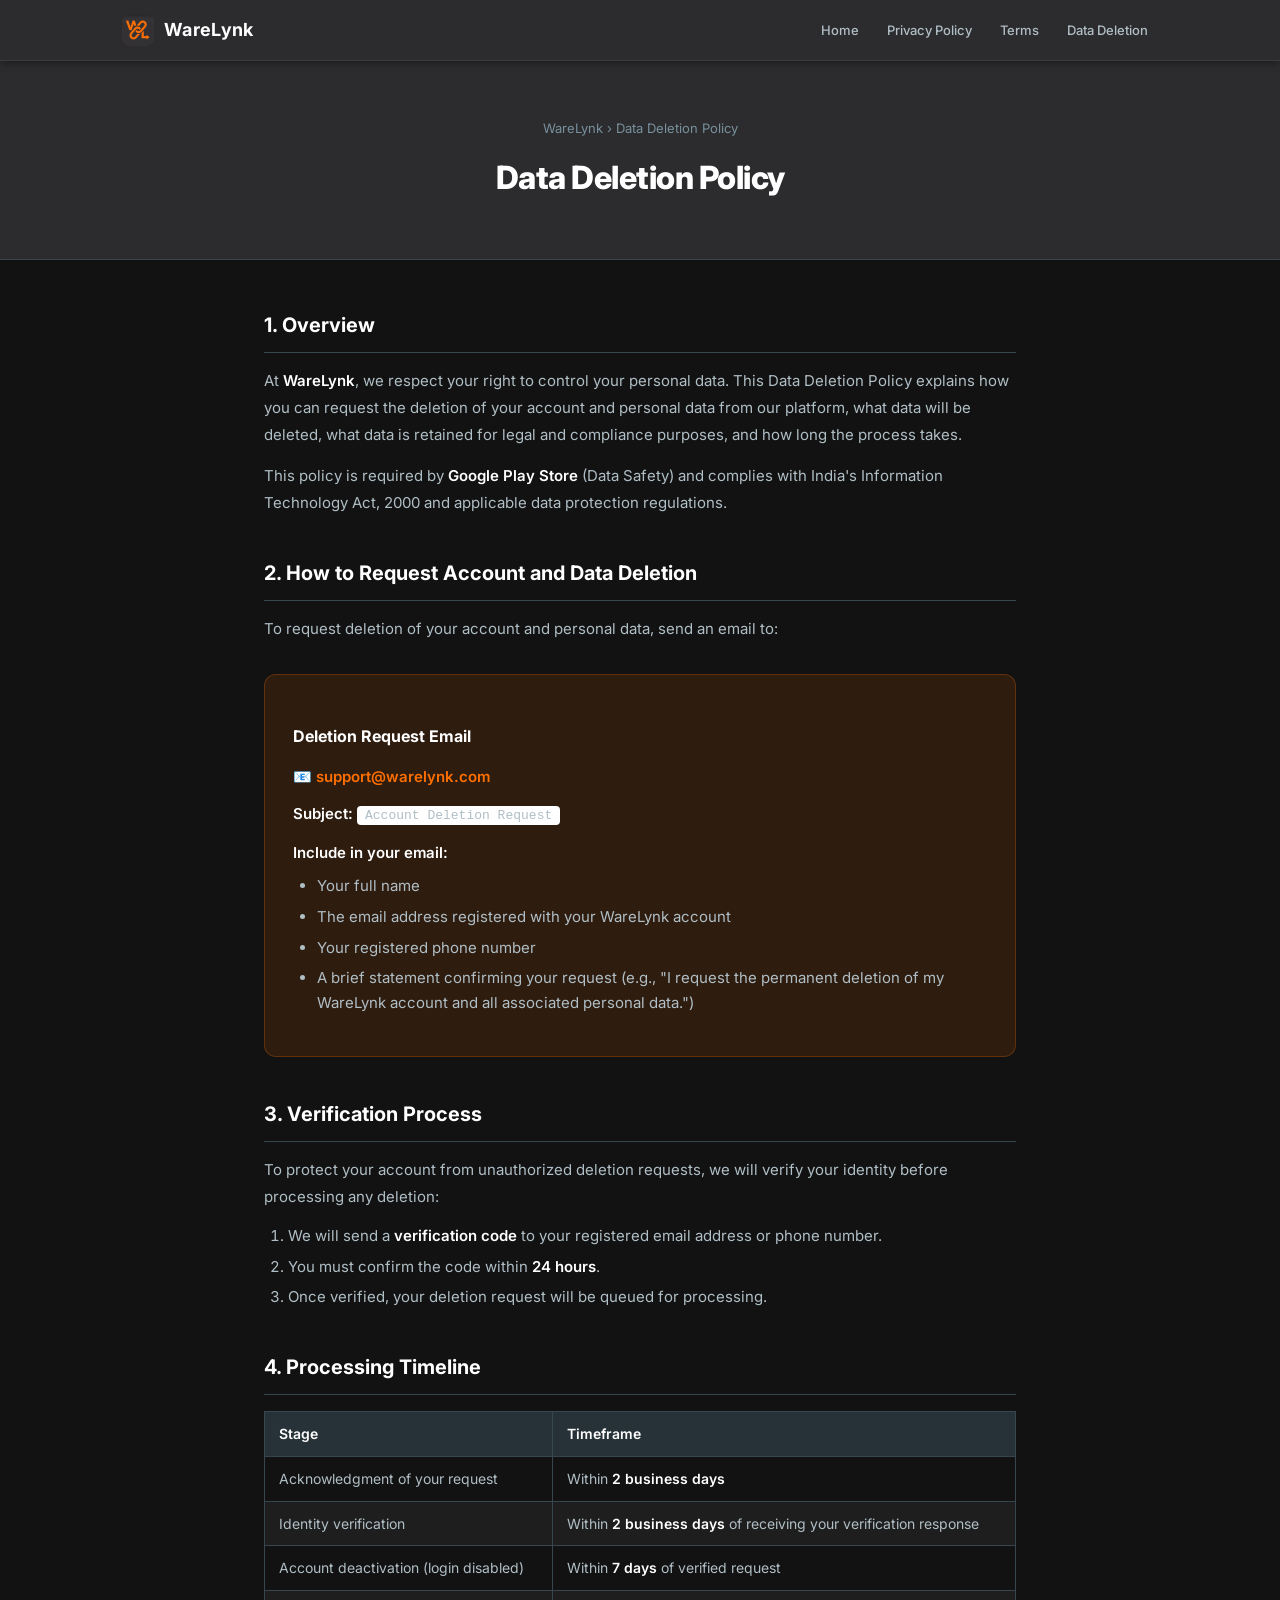
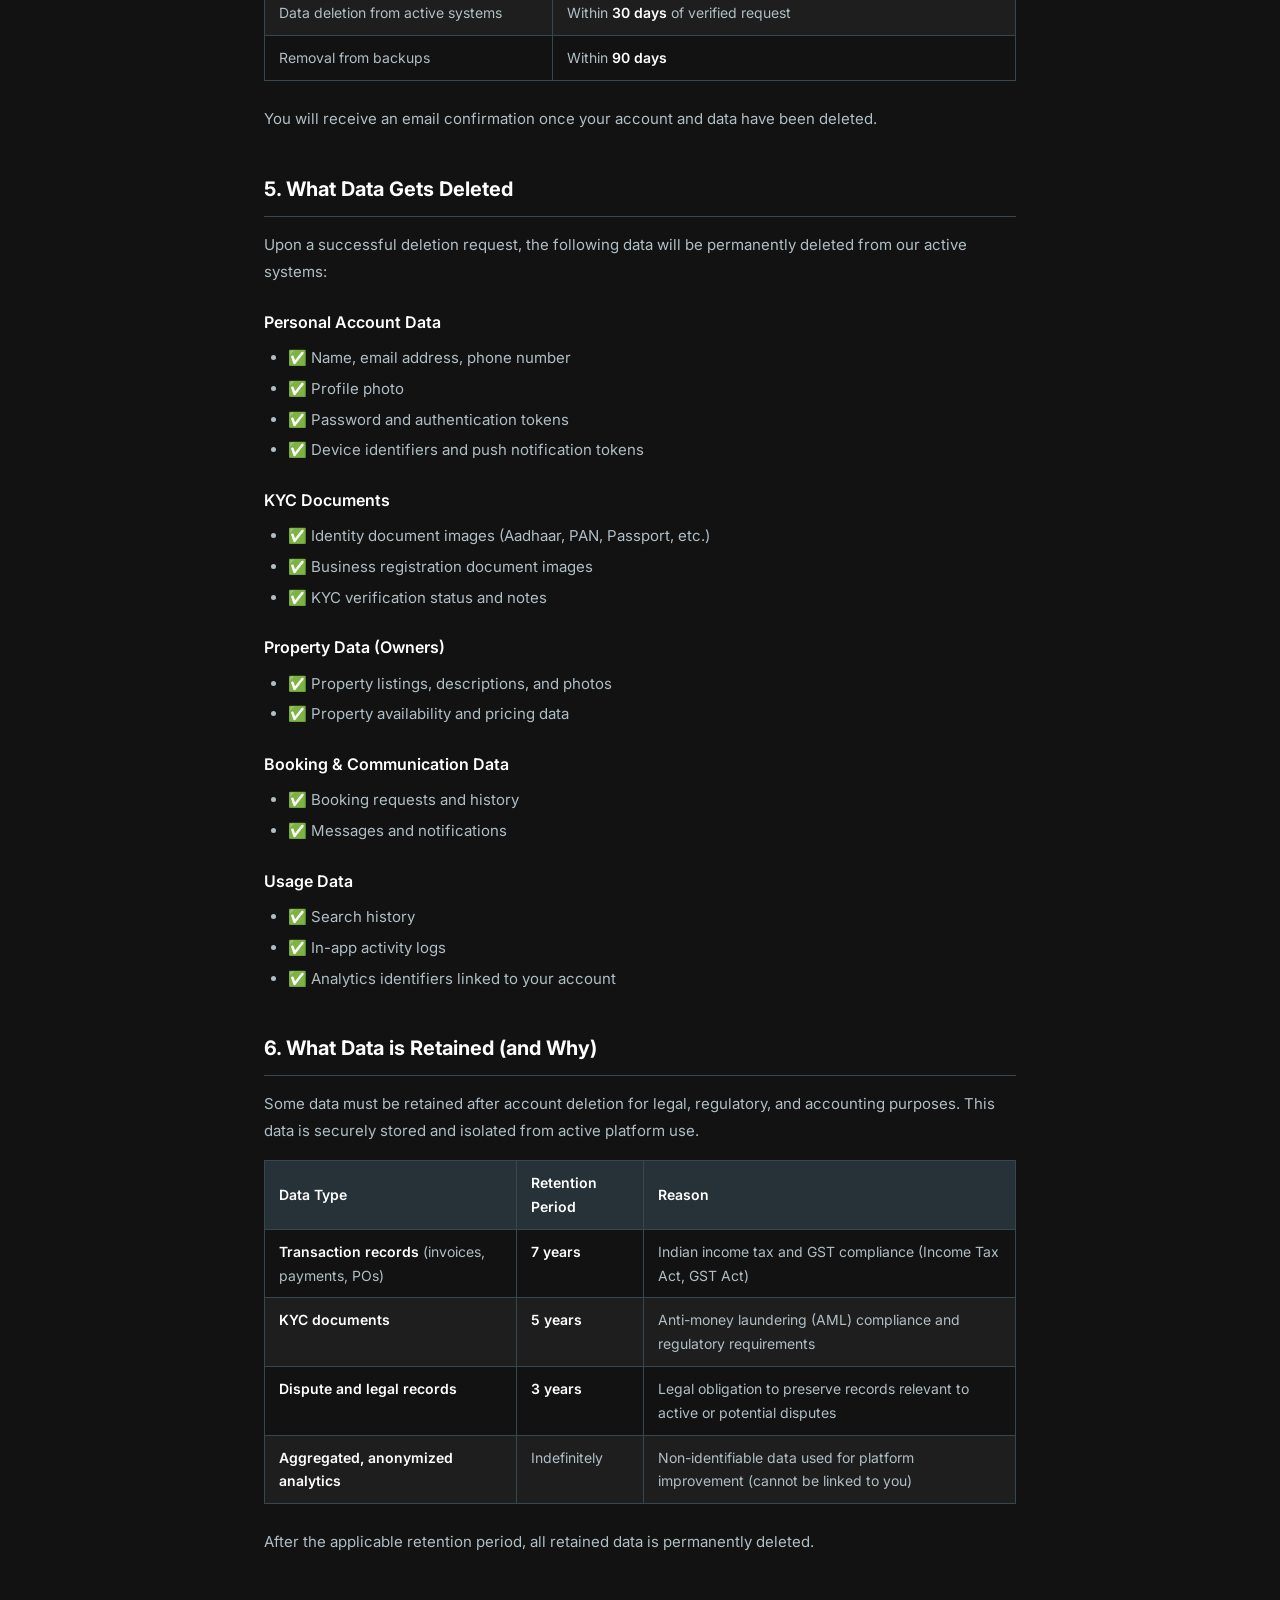
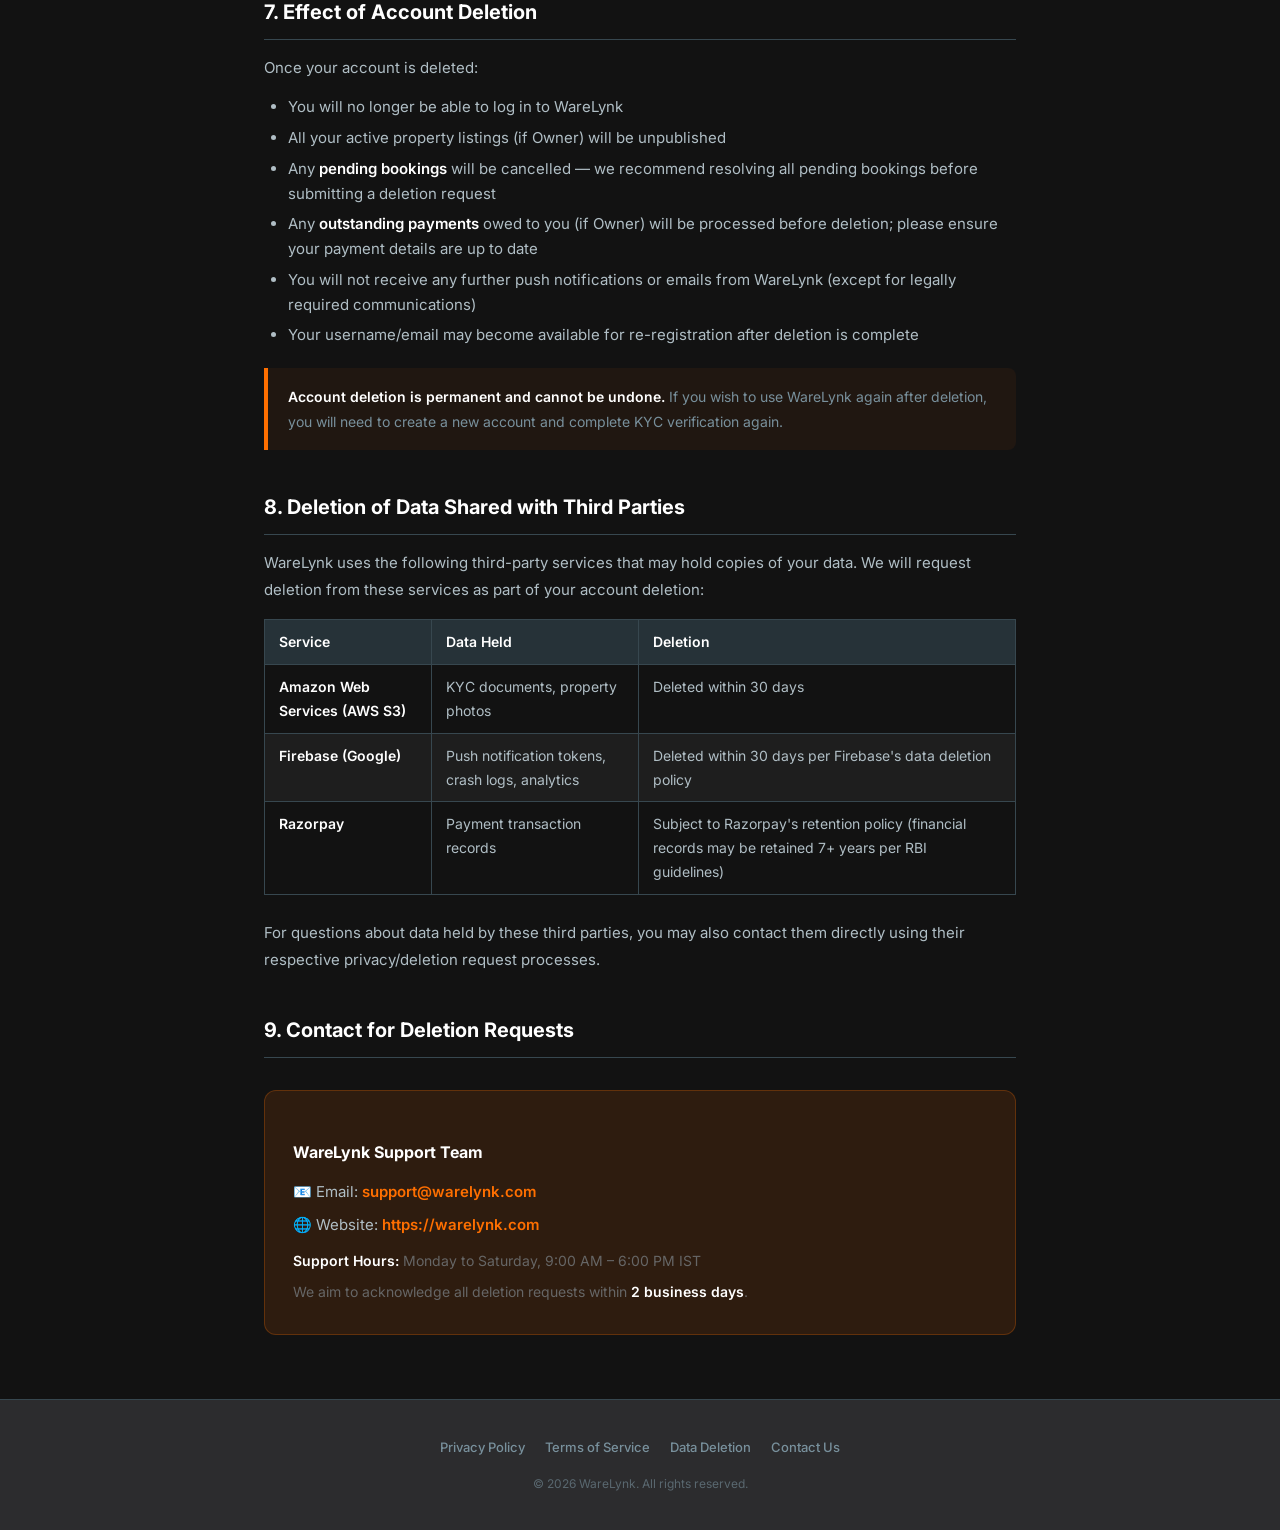
==== commit af47f30e: "email update" ====
--- a/data-deletion.html
+++ b/data-deletion.html
@@ -12,10 +12,10 @@
 
   <!-- Open Graph -->
   <meta property="og:type" content="website" />
-  <meta property="og:url" content="https://warelynk.com/data-deletion.html" />
+  <meta property="og:url" content="https://www.warelynk.com/data-deletion.html" />
   <meta property="og:title" content="Data Deletion Policy — WareLynk" />
   <meta property="og:description" content="WareLynk Data Deletion Policy — how to request deletion of your account and personal data." />
-  <meta property="og:image" content="https://warelynk.com/icon.png" />
+  <meta property="og:image" content="https://www.warelynk.com/icon.png" />
   <meta property="og:site_name" content="WareLynk" />
 
   <link rel="preconnect" href="https://fonts.googleapis.com" />
@@ -62,7 +62,7 @@
 
     <div class="contact-box">
       <h3>Deletion Request Email</h3>
-      <p>📧 <a href="mailto:warelynk.official@gmail.com?subject=Account%20Deletion%20Request">warelynk.official@gmail.com</a></p>
+      <p>📧 <a href="mailto:support@warelynk.com?subject=Account%20Deletion%20Request">support@warelynk.com</a></p>
       <p style="margin-top:10px;"><strong>Subject:</strong> <code style="background:#fff; padding:2px 8px; border-radius:4px; font-size:13px;">Account Deletion Request</code></p>
       <p style="margin-top:12px;"><strong>Include in your email:</strong></p>
       <ul style="margin-top:8px;">
@@ -235,7 +235,7 @@
     <h2>9. Contact for Deletion Requests</h2>
     <div class="contact-box">
       <h3>WareLynk Support Team</h3>
-      <p>📧 Email: <a href="mailto:warelynk.official@gmail.com">warelynk.official@gmail.com</a></p>
+      <p>📧 Email: <a href="mailto:support@warelynk.com">support@warelynk.com</a></p>
       <p>🌐 Website: <a href="https://warelynk.com">https://warelynk.com</a></p>
       <p style="margin-top:10px; font-size:14px; color:#666;"><strong>Support Hours:</strong> Monday to Saturday, 9:00 AM – 6:00 PM IST</p>
       <p style="font-size:14px; color:#666;">We aim to acknowledge all deletion requests within <strong>2 business days</strong>.</p>
@@ -251,7 +251,7 @@
         <a href="privacy-policy.html">Privacy Policy</a>
         <a href="terms-of-service.html">Terms of Service</a>
         <a href="data-deletion.html">Data Deletion</a>
-        <a href="mailto:warelynk.official@gmail.com">Contact Us</a>
+        <a href="mailto:support@warelynk.com">Contact Us</a>
       </div>
       <p class="footer-copy">&copy; 2026 WareLynk. All rights reserved.</p>
     </div>
--- a/style.css
+++ b/style.css
@@ -477,89 +477,6 @@
   line-height: 1.65;
 }
 
-/* ─── Screenshots ─────────────────────────────────────── */
-
-.screenshots {
-  padding: 80px var(--section-pad-x);
-  background: var(--bg);
-  border-top: 1px solid var(--border);
-  overflow: hidden;
-}
-
-.screenshots-scroll {
-  display: flex;
-  gap: 20px;
-  overflow-x: auto;
-  padding: 16px 0 24px;
-  max-width: var(--content-max);
-  margin: 0 auto;
-  scrollbar-width: thin;
-  scrollbar-color: var(--border) transparent;
-  -webkit-overflow-scrolling: touch;
-}
-
-.screenshots-scroll::-webkit-scrollbar {
-  height: 4px;
-}
-
-.screenshots-scroll::-webkit-scrollbar-track {
-  background: transparent;
-}
-
-.screenshots-scroll::-webkit-scrollbar-thumb {
-  background: var(--border);
-  border-radius: 4px;
-}
-
-.screenshot-frame {
-  flex-shrink: 0;
-  width: 200px;
-  height: 400px;
-  border-radius: 28px;
-  border: 2px solid var(--border);
-  overflow: hidden;
-  background: var(--surface);
-  transition: border-color 0.2s, transform 0.2s;
-}
-
-.screenshot-frame img {
-  width: 100%;
-  height: 100%;
-  object-fit: cover;
-  display: block;
-}
-
-.screenshot-frame:hover {
-  border-color: var(--orange);
-  transform: translateY(-4px);
-}
-
-.screenshot-placeholder {
-  width: 100%;
-  height: 100%;
-  display: flex;
-  flex-direction: column;
-  align-items: center;
-  justify-content: center;
-  gap: 12px;
-  color: var(--text-muted);
-  font-size: 13px;
-  font-weight: 500;
-}
-
-.screenshot-placeholder-icon {
-  font-size: 32px;
-  opacity: 0.4;
-}
-
-.screenshots-note {
-  text-align: center;
-  font-size: 13px;
-  color: var(--text-muted);
-  margin-top: 8px;
-  font-style: italic;
-}
-
 /* ─── Legal Links Section (index only) ───────────────── */
 
 .legal-links {
@@ -835,6 +752,261 @@
   opacity: 0.6;
 }
 
+/* ─── Screenshots Section ─────────────────────────────── */
+
+.screenshots {
+  padding: 64px 24px;
+  background: var(--bg);
+  overflow: hidden;
+}
+
+.screenshots-scroll {
+  display: flex;
+  gap: 20px;
+  overflow-x: auto;
+  padding: 16px 4px 24px;
+  max-width: 1100px;
+  margin: 0 auto;
+  scroll-snap-type: x mandatory;
+  -webkit-overflow-scrolling: touch;
+}
+
+.screenshots-scroll::-webkit-scrollbar {
+  height: 6px;
+}
+
+.screenshots-scroll::-webkit-scrollbar-track {
+  background: var(--bg-alt);
+  border-radius: 3px;
+}
+
+.screenshots-scroll::-webkit-scrollbar-thumb {
+  background: var(--border);
+  border-radius: 3px;
+}
+
+.screenshots-scroll::-webkit-scrollbar-thumb:hover {
+  background: var(--orange);
+}
+
+/* Fixed-size phone frame card — crops the top portion of the screenshot */
+.screenshot-frame {
+  flex-shrink: 0;
+  width: 200px;
+  border-radius: 28px;
+  border: 2px solid var(--border);
+  overflow: hidden;
+  background: var(--surface);
+  transition: border-color 0.25s, transform 0.25s, box-shadow 0.25s;
+  display: flex;
+  flex-direction: column;
+  margin: 0;
+  padding: 0;
+  cursor: pointer;
+  scroll-snap-align: start;
+}
+
+/* Fixed height crop — shows top portion of the screenshot like a phone preview */
+.screenshot-thumb {
+  position: relative;
+  width: 100%;
+  height: 360px;
+  overflow: hidden;
+}
+
+.screenshot-img {
+  width: 100%;
+  height: 100%;
+  object-fit: cover;
+  object-position: top;
+  display: block;
+  transition: transform 0.3s ease;
+}
+
+/* Subtle overlay hint that appears on hover/focus */
+.screenshot-tap-hint {
+  position: absolute;
+  bottom: 0;
+  left: 0;
+  right: 0;
+  padding: 28px 8px 12px;
+  background: linear-gradient(to bottom, transparent, rgba(0,0,0,0.7));
+  color: #fff;
+  font-size: 11px;
+  font-weight: 600;
+  text-align: center;
+  letter-spacing: 0.05em;
+  text-transform: uppercase;
+  opacity: 0;
+  transition: opacity 0.25s;
+}
+
+.screenshot-caption {
+  display: block;
+  text-align: center;
+  font-size: 12px;
+  font-weight: 600;
+  color: var(--text-secondary);
+  padding: 10px 8px;
+  background: var(--surface);
+  letter-spacing: 0.02em;
+  text-transform: uppercase;
+  border-top: 1px solid var(--border);
+}
+
+.screenshot-frame:hover,
+.screenshot-frame:focus {
+  border-color: var(--orange);
+  transform: translateY(-6px);
+  box-shadow: 0 16px 40px rgba(255, 111, 0, 0.18);
+  outline: none;
+}
+
+.screenshot-frame:hover .screenshot-img,
+.screenshot-frame:focus .screenshot-img {
+  transform: scale(1.03);
+}
+
+.screenshot-frame:hover .screenshot-tap-hint,
+.screenshot-frame:focus .screenshot-tap-hint {
+  opacity: 1;
+}
+
+/* Lightbox overlay */
+.lightbox {
+  display: none;
+  position: fixed;
+  inset: 0;
+  background: rgba(0, 0, 0, 0.92);
+  z-index: 9999;
+  align-items: center;
+  justify-content: center;
+  padding: 24px;
+}
+
+.lightbox.open {
+  display: flex;
+}
+
+.lightbox-img {
+  max-height: 90vh;
+  max-width: min(420px, 90vw);
+  width: auto;
+  border-radius: 24px;
+  box-shadow: 0 24px 80px rgba(0, 0, 0, 0.8);
+  display: block;
+}
+
+.lightbox-close {
+  position: fixed;
+  top: 20px;
+  right: 24px;
+  width: 40px;
+  height: 40px;
+  border-radius: 50%;
+  background: rgba(255,255,255,0.12);
+  border: none;
+  color: #fff;
+  font-size: 22px;
+  line-height: 1;
+  cursor: pointer;
+  display: flex;
+  align-items: center;
+  justify-content: center;
+  transition: background 0.2s;
+  z-index: 10000;
+}
+
+.lightbox-close:hover {
+  background: var(--orange);
+}
+
+/* Coming Soon Modal */
+.coming-soon-modal {
+  display: none;
+  position: fixed;
+  inset: 0;
+  background: rgba(0, 0, 0, 0.78);
+  z-index: 10001;
+  align-items: center;
+  justify-content: center;
+  padding: 20px;
+}
+
+.coming-soon-modal.open {
+  display: flex;
+}
+
+.coming-soon-card {
+  width: min(440px, 100%);
+  background: var(--surface);
+  border: 1px solid var(--border-light);
+  border-radius: 18px;
+  padding: 28px 24px 22px;
+  text-align: center;
+  position: relative;
+  box-shadow: 0 20px 56px rgba(0, 0, 0, 0.45);
+}
+
+.coming-soon-close {
+  position: absolute;
+  top: 12px;
+  right: 12px;
+  width: 34px;
+  height: 34px;
+  border-radius: 50%;
+  border: none;
+  background: rgba(255,255,255,0.1);
+  color: var(--text);
+  font-size: 20px;
+  cursor: pointer;
+  display: flex;
+  align-items: center;
+  justify-content: center;
+  transition: background 0.2s ease;
+}
+
+.coming-soon-close:hover {
+  background: var(--orange);
+}
+
+.coming-soon-icon {
+  font-size: 34px;
+  margin-bottom: 10px;
+}
+
+.coming-soon-card h3 {
+  font-size: 24px;
+  line-height: 1.2;
+  margin-bottom: 10px;
+  color: var(--text);
+}
+
+.coming-soon-card p {
+  color: var(--text-secondary);
+  font-size: 15px;
+  line-height: 1.6;
+  margin: 0 auto 20px;
+  max-width: 320px;
+}
+
+.coming-soon-btn {
+  border: none;
+  background: var(--orange);
+  color: #fff;
+  font-size: 14px;
+  font-weight: 600;
+  border-radius: 10px;
+  padding: 10px 22px;
+  cursor: pointer;
+  transition: background 0.2s ease, transform 0.2s ease;
+}
+
+.coming-soon-btn:hover {
+  background: var(--orange-dark);
+  transform: translateY(-1px);
+}
+
 /* ─── Responsive ──────────────────────────────────────── */
 
 /* ── Large screens: tighten section padding slightly ── */
@@ -887,6 +1059,9 @@
   .features-grid {
     grid-template-columns: repeat(auto-fit, minmax(200px, 1fr));
   }
+
+  .screenshot-frame { width: 170px; }
+  .screenshot-thumb { height: 300px; }
 }
 
 /* ── Mobile (600px) — hamburger kicks in ─────────────── */
@@ -944,13 +1119,23 @@
   .legal-content { padding: 32px var(--section-pad-x) 48px; }
   .legal-content h2 { font-size: 18px; }
 
-  .screenshot-frame { width: 160px; height: 320px; border-radius: 22px; }
+  .screenshot-frame { width: 160px; border-radius: 22px; }
+  .screenshot-thumb { height: 280px; }
 
   .role-card { padding: 24px 20px; }
   .hiw-step-num { width: 28px; height: 28px; font-size: 13px; }
-}
-
-/* ── Very small phones (360px) ───────────────────────── */
+
+  .coming-soon-card {
+    border-radius: 14px;
+    padding: 24px 18px 20px;
+  }
+
+  .coming-soon-card h3 {
+    font-size: 22px;
+  }
+}
+
+/* ── Very small phones (380px) ───────────────────────── */
 @media (max-width: 380px) {
   .hero h1 { font-size: 26px; }
   .app-badge { font-size: 14px; padding: 12px 20px; }
